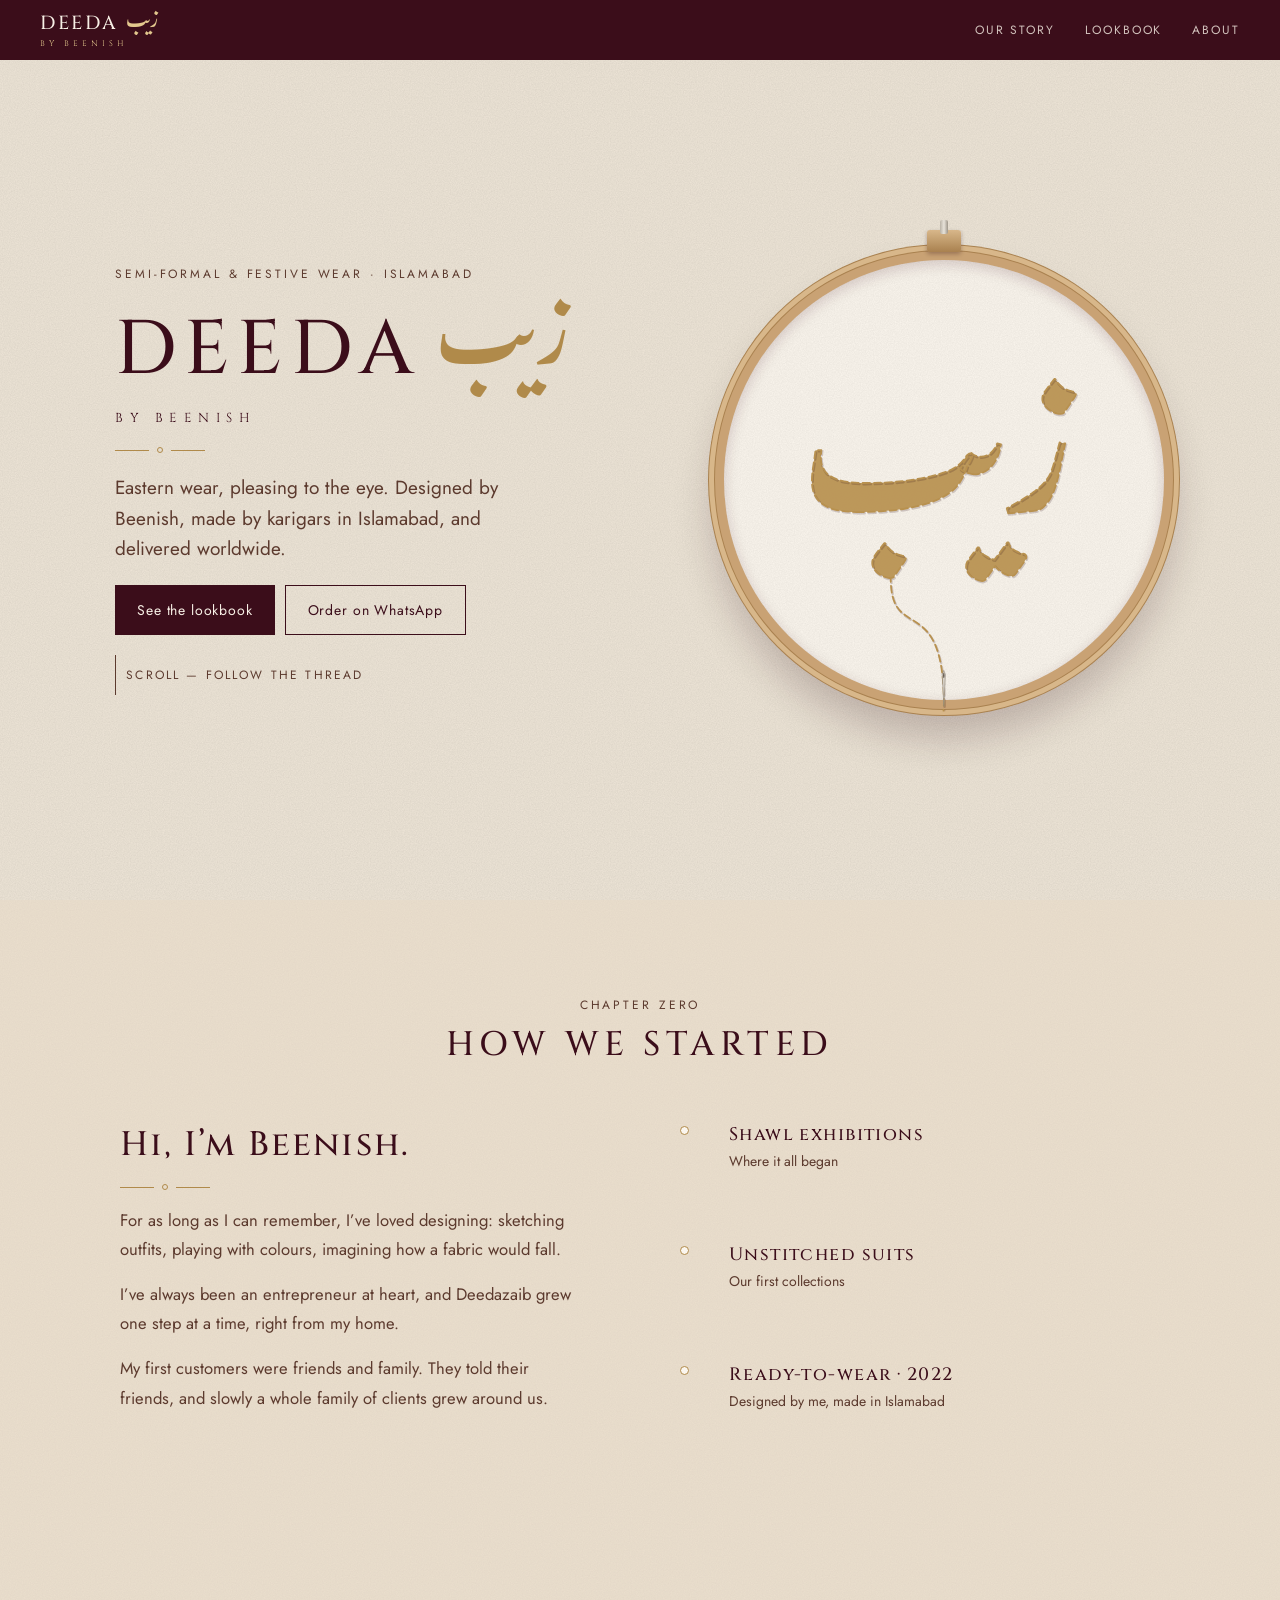
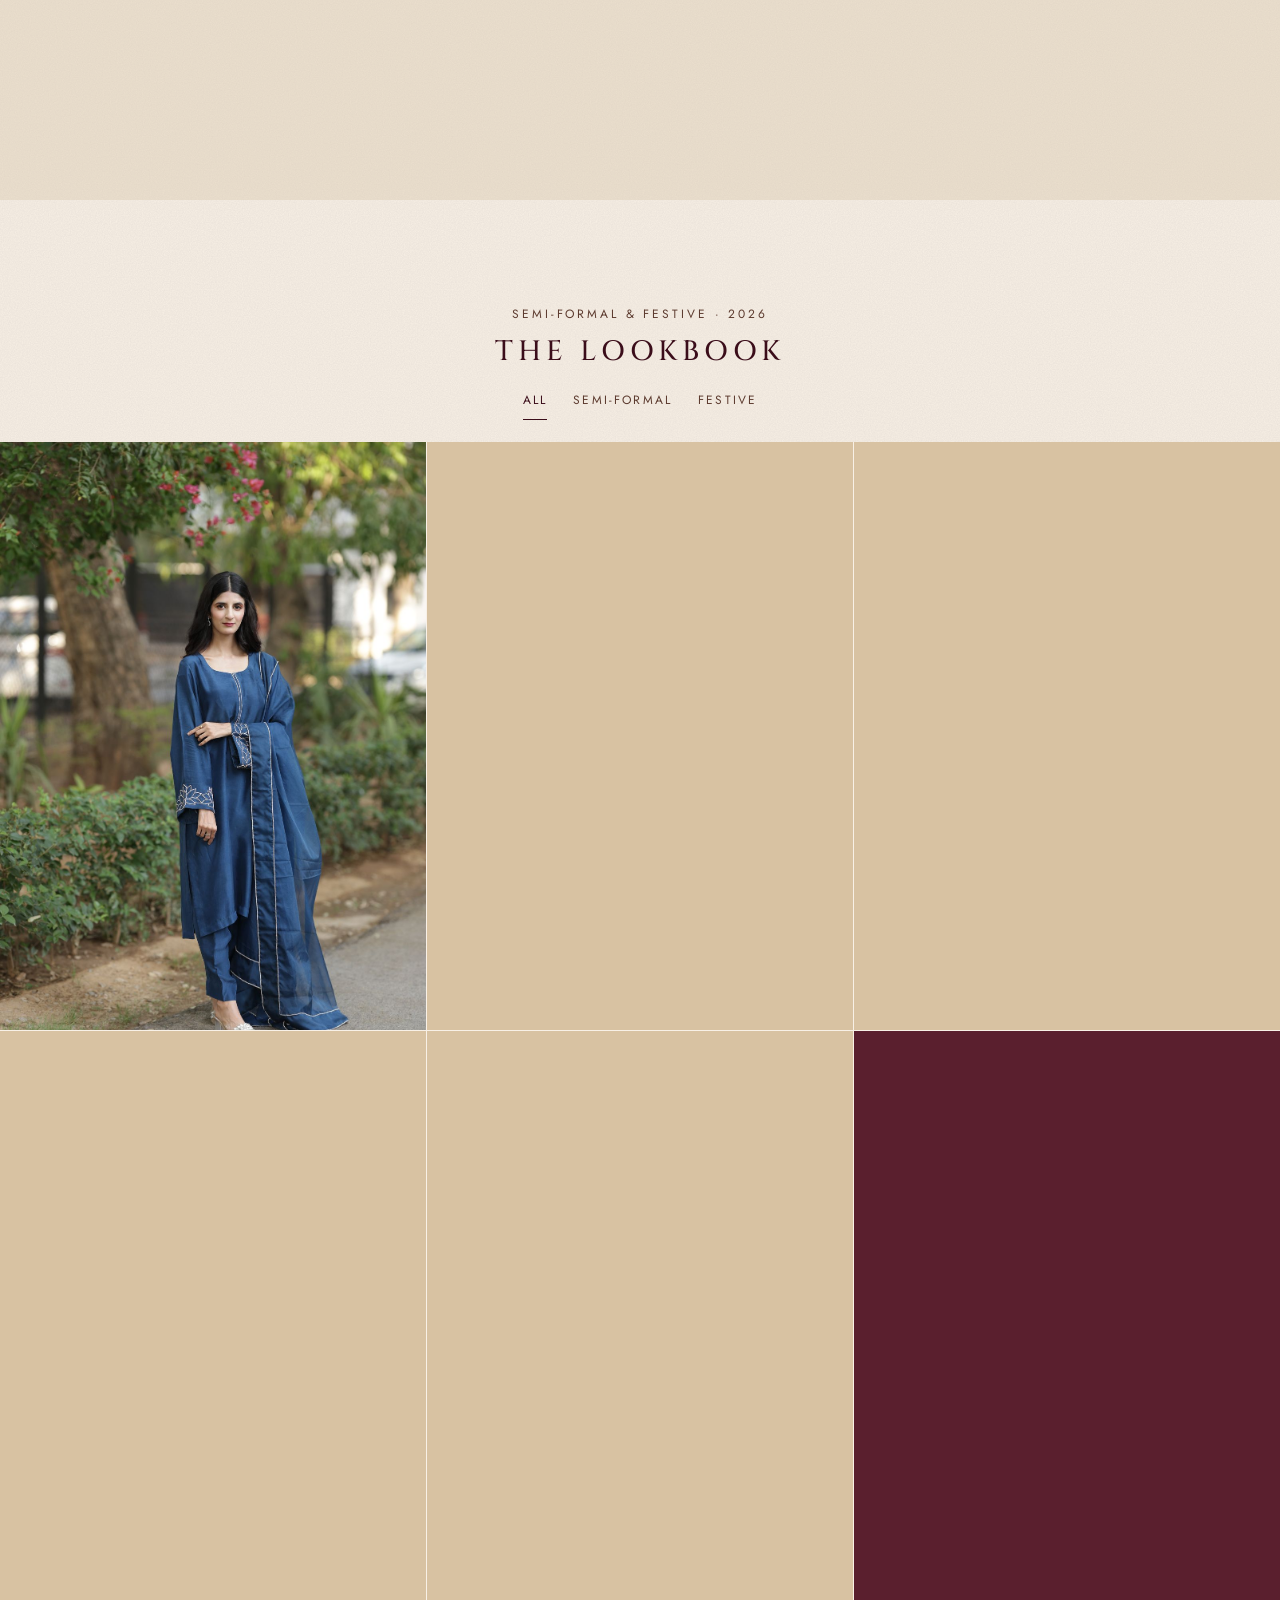
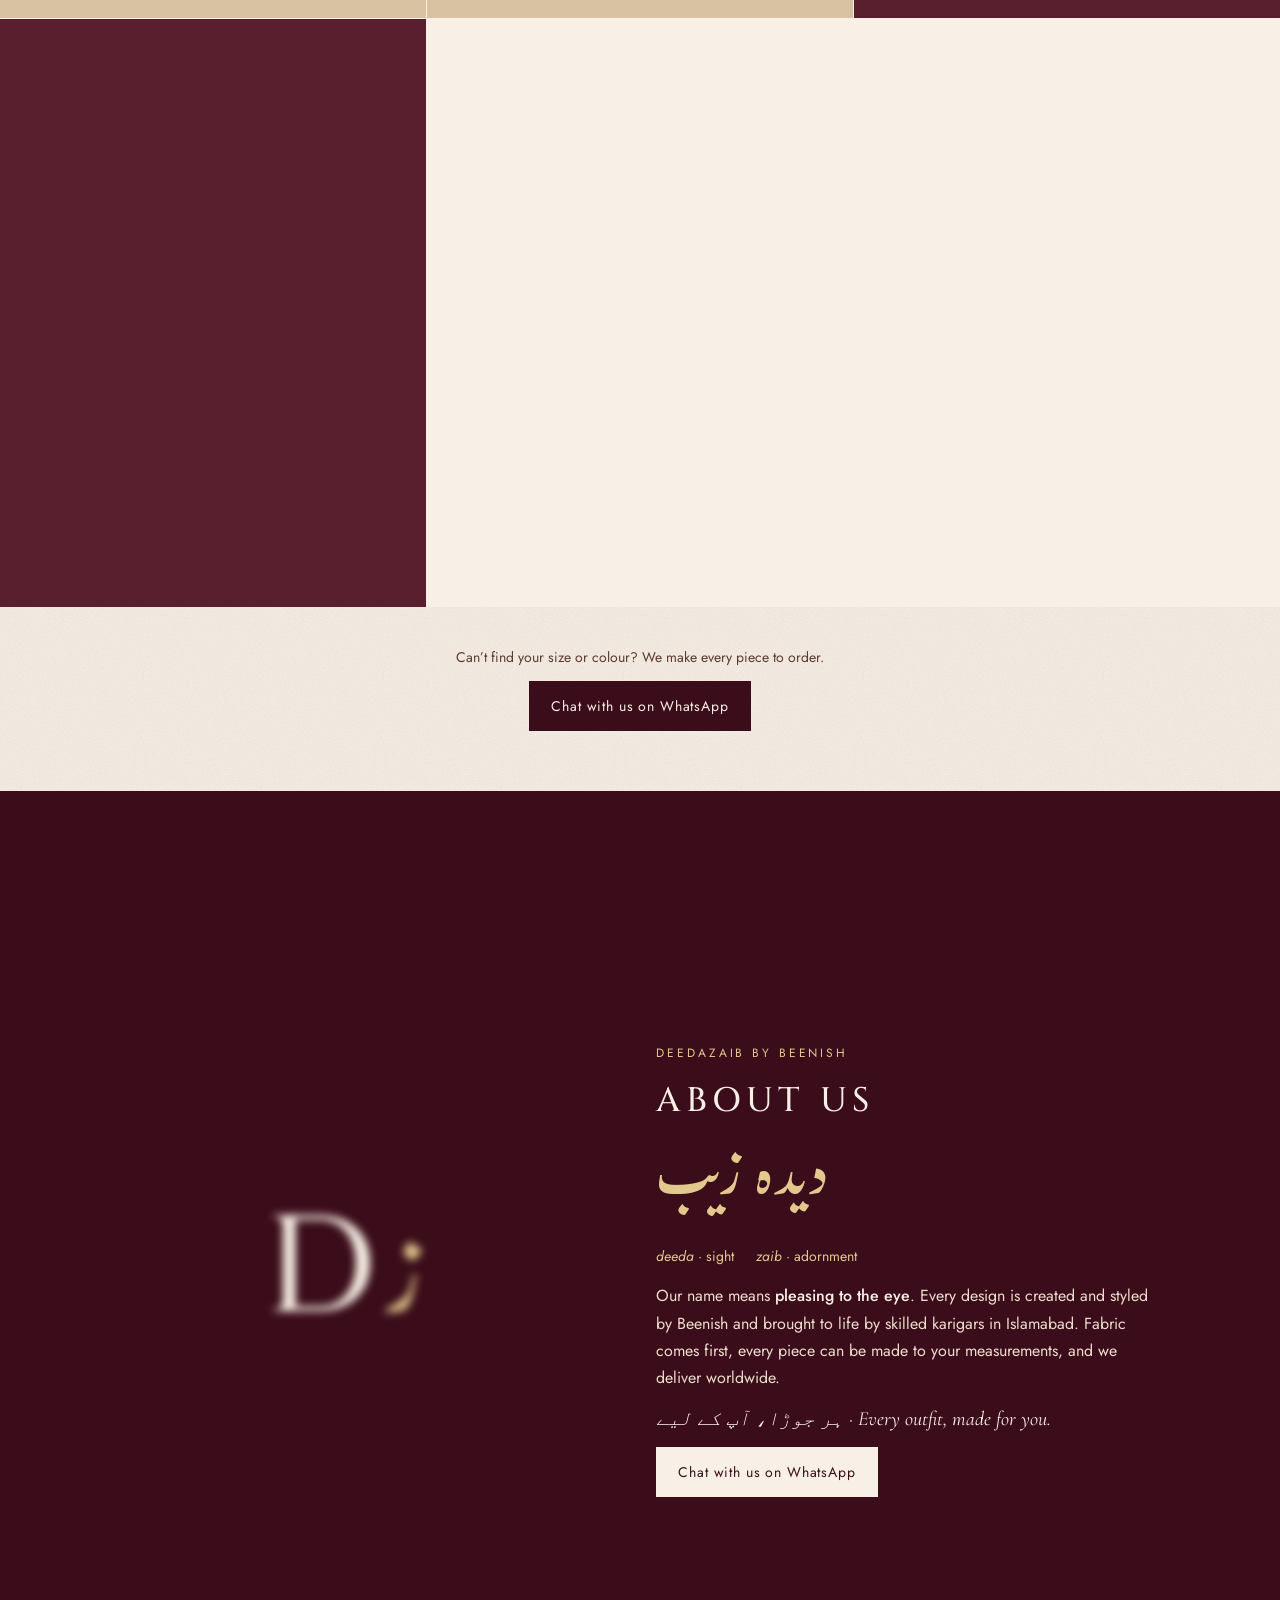
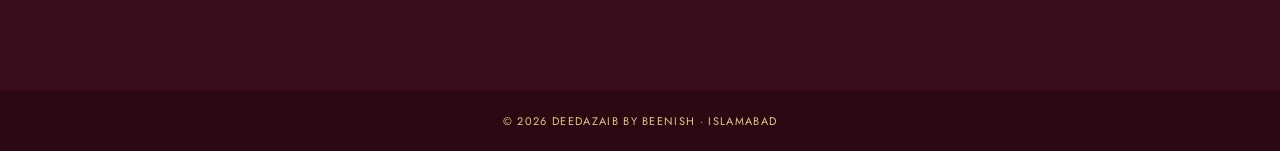
==== index.html @ 666a2847 "Stitch زیب in the hoop; size the product photo panel to the photos The hoop now embroiders زیب in Gu" ====
<!DOCTYPE html>
<html lang="en">
<head>
  <meta charset="utf-8">
  <meta name="viewport" content="width=device-width, initial-scale=1">
  <title>Deedazaib by Beenish — Semi-Formal &amp; Festive Wear</title>
  <meta name="description" content="Deedazaib by Beenish — semi-formal and festive eastern wear, designed by Beenish and made by karigars in Islamabad. Custom fits, delivered worldwide. Order on WhatsApp.">
  <meta name="theme-color" content="#3B0D1A">
  <meta property="og:title" content="Deedazaib by Beenish">
  <meta property="og:description" content="Semi-formal & festive eastern wear, designed in Islamabad. Order on WhatsApp.">
  <meta property="og:type" content="website">
  <link rel="icon" href="images/favicon.svg" type="image/svg+xml">
  <link rel="preconnect" href="https://fonts.googleapis.com">
  <link rel="preconnect" href="https://fonts.gstatic.com" crossorigin>
  <link href="https://fonts.googleapis.com/css2?family=Cinzel:wght@400;500;600&family=Gulzar&family=Jost:wght@400;500;600&family=Cormorant+Garamond:ital,wght@1,400;1,500&display=swap" rel="stylesheet">
  <link rel="stylesheet" href="css/style.css">
</head>
<body>
  <a class="skip" href="#catalogue">Skip to the lookbook</a>

  <header class="topbar">
    <a class="logo" href="#intro" aria-label="Deedazaib by Beenish, back to top">
      <span class="logo-row"><span class="logo-en">DEEDA</span><span class="logo-ur" lang="ur" dir="rtl">زیب</span></span>
      <span class="logo-by">BY BEENISH</span>
    </a>
    <nav class="menu" aria-label="Sections">
      <a href="#story" data-sec="1">OUR STORY</a>
      <a href="#catalogue" data-sec="2">LOOKBOOK</a>
      <a href="#about" data-sec="3">ABOUT</a>
    </nav>
  </header>

  <div id="home">
    <main>
      <!-- the gold thread, drawn by js/main.js -->
      <svg id="thread" aria-hidden="true" focusable="false">
        <defs><mask id="threadMask" maskUnits="userSpaceOnUse"><path id="threadMaskPath" fill="none" stroke="#fff" stroke-width="10" stroke-linecap="round" stroke-linejoin="round" style="stroke-dasharray:0 1"/></mask></defs>
        <path id="hoopFill" fill="#B8914F" stroke="none"/>
        <g mask="url(#threadMask)">
          <path id="threadShade" fill="none" stroke="rgba(42,9,18,.18)" stroke-width="2.4" stroke-linecap="round" transform="translate(0.8 1.2)" stroke-dasharray="7 4"/>
          <path id="threadLine" fill="none" stroke="#B8914F" stroke-width="1.8" stroke-linecap="round" stroke-linejoin="round" stroke-dasharray="7 4"/>
        </g>
        <g id="needle" style="opacity:0">
          <path d="M2 0 L-30 -1.6 L-34 0 L-30 1.6 Z" fill="#D8D2C8" stroke="#8C8478" stroke-width=".6"/>
          <ellipse cx="-29" cy="0" rx="2.6" ry=".7" fill="#5C5248"/>
        </g>
      </svg>
      <!-- 1 · INTRO -->
      <section id="intro" data-sec="0">
        <div class="intro-text">
          <span class="kicker">SEMI-FORMAL &amp; FESTIVE WEAR · ISLAMABAD</span>
          <h1 class="big"><span class="en">DEEDA</span><span class="ur" lang="ur" dir="rtl">زیب</span></h1>
          <span class="by">BY BEENISH</span>
          <div style="color:#B08A4A"><div class="orn" aria-hidden="true"><i></i><b></b><i></i></div></div>
          <p>Eastern wear, pleasing to the eye. Designed by Beenish, made by karigars in Islamabad, and delivered worldwide.</p>
          <div class="ctas">
            <a class="btn solid" href="#catalogue">See the lookbook</a>
            <a class="btn line" data-wa="Hi Deedazaib! I would like to order." href="#" target="_blank" rel="noopener">Order on WhatsApp</a>
          </div>
          <div class="scroll-cue" aria-hidden="true"><span></span>SCROLL — FOLLOW THE THREAD</div>
        </div>
        <div class="hoop-wrap" aria-hidden="true"><div class="hoop" id="hoop"><i class="clasp"></i></div></div>
      </section>

      <!-- 2 · HOW WE STARTED -->
      <section id="story" data-sec="1">
        <div class="head"><span class="kicker">CHAPTER ZERO</span><h2>HOW WE STARTED</h2></div>
        <div class="story-grid">
          <div class="story-text">
            <span class="hi">Hi, I’m Beenish.</span>
            <div style="color:#B08A4A"><div class="orn" aria-hidden="true"><i></i><b></b><i></i></div></div>
            <p>For as long as I can remember, I’ve loved designing: sketching outfits, playing with colours, imagining how a fabric would fall.</p>
            <p>I’ve always been an entrepreneur at heart, and Deedazaib grew one step at a time, right from my home.</p>
            <p>My first customers were friends and family. They told their friends, and slowly a whole family of clients grew around us.</p>
          </div>
          <div class="story-time">
            <div class="early" id="early" hidden></div>
            <ol class="timeline">
              <li><i class="t-dot"></i><b>Shawl exhibitions</b><span>Where it all began</span></li>
              <li><i class="t-dot"></i><b>Unstitched suits</b><span>Our first collections</span></li>
              <li><i class="t-dot"></i><b>Ready-to-wear · 2022</b><span>Designed by me, made in Islamabad</span></li>
            </ol>
          </div>
        </div>
      </section>

      <!-- 3 · THE LOOKBOOK (looks come from js/config.js) -->
      <section id="catalogue" data-sec="2">
        <div class="lb-head">
          <span class="kicker">SEMI-FORMAL &amp; FESTIVE · 2026</span>
          <h2>THE LOOKBOOK</h2>
          <div class="tabs" role="group" aria-label="Collection">
            <button data-filter="all" aria-pressed="true">ALL</button>
            <button data-filter="semi-formal" aria-pressed="false">SEMI-FORMAL</button>
            <button data-filter="festive" aria-pressed="false">FESTIVE</button>
          </div>
        </div>
        <div class="grid" id="grid"></div>
        <div class="lb-foot">
          <span>Can’t find your size or colour? We make every piece to order.</span>
          <a class="btn solid" data-wa="Hi Deedazaib! I have a question about the lookbook." href="#" target="_blank" rel="noopener">Chat with us on WhatsApp</a>
        </div>
      </section>

      <!-- 4 · ABOUT US -->
      <section id="about" data-sec="3">
        <div class="knot" id="knot" aria-hidden="true"><span class="d">D</span><span class="z" lang="ur">ز</span></div>
        <div class="about-text">
          <span class="kicker">DEEDAZAIB BY BEENISH</span>
          <h2>ABOUT US</h2>
          <span class="ur-big" lang="ur" dir="rtl">دیدہ زیب</span>
          <div class="meaning"><span><em>deeda</em> · sight</span><span><em>zaib</em> · adornment</span></div>
          <p>Our name means <b style="color:var(--cream);font-weight:500">pleasing to the eye</b>. Every design is created and styled by Beenish and brought to life by skilled karigars in Islamabad. Fabric comes first, every piece can be made to your measurements, and we deliver worldwide.</p>
          <span class="sign"><span lang="ur" dir="rtl">ہر جوڑا، آپ کے لیے</span> · Every outfit, made for you.</span>
          <div class="ctas">
            <a class="btn cream" data-wa="Hi Deedazaib! I have a question." href="#" target="_blank" rel="noopener">Chat with us on WhatsApp</a>
            <a class="btn gold" id="instagram" href="#" target="_blank" rel="noopener">Instagram</a>
          </div>
        </div>
      </section>
    </main>
    <footer class="foot">© <span id="year">2026</span> DEEDAZAIB BY BEENISH · ISLAMABAD</footer>

  </div>

  <!-- PRODUCT VIEW (opens when a look is tapped) -->
  <div id="pv" role="dialog" aria-modal="true" aria-label="Look details">
    <div class="pv-wrap">
      <div class="pv-photo" id="pvPhoto">
        <button class="pv-close" id="pvClose" aria-label="Back to the lookbook"><svg width="18" height="18" viewBox="0 0 24 24" fill="none" stroke="currentColor" stroke-width="1.6" aria-hidden="true"><path d="M6 6l12 12M18 6L6 18"/></svg></button>
      </div>
      <div class="pv-info">
        <nav class="crumbs" aria-label="Breadcrumb"><button id="pvHome">Home</button><span aria-hidden="true">/</span><button id="pvBack">Lookbook</button><span aria-hidden="true">/</span><span id="pvCrumb"></span></nav>
        <span class="pv-kick" id="pvKick"></span>
        <h2 class="pv-name" id="pvName"></h2>
        <span class="pv-price" id="pvPrice"></span>
        <div class="pv-row"><span>MADE TO ORDER</span><span id="pvTime"></span></div>
        <div class="pv-row"><span>FABRIC</span><span id="pvFabric"></span></div>
        <div class="pv-row"><span>SIZE</span>
          <div class="sz" role="group" aria-label="Size"><button aria-pressed="false">S</button><button aria-pressed="true">M</button><button aria-pressed="false">L</button><button aria-pressed="false">Custom</button></div>
        </div>
        <p class="pv-note" id="pvSizeNote">Custom? We’ll take your measurements on WhatsApp.</p>
        <a class="pv-order" id="pvOrder" href="#" target="_blank" rel="noopener"><svg width="18" height="18" viewBox="0 0 24 24" fill="none" stroke="currentColor" stroke-width="1.6" aria-hidden="true"><path d="M4 20l1.3-3.9A8 8 0 1 1 8 19z"/></svg><span id="pvOrderText">ORDER ON WHATSAPP</span></a>
        <span class="pv-help">Need help choosing? <a id="pvHelp" href="#" target="_blank" rel="noopener">Chat with Beenish</a></span>
        <div class="acc">
          <details open><summary>CRAFT DETAILS</summary><p id="pvCraft"></p></details>
          <details><summary>PRODUCT DETAILS</summary><p id="pvDetails"></p></details>
          <details><summary>MODEL &amp; FIT</summary><p id="pvFit"></p></details>
          <details><summary>CARE</summary><p id="pvCare"></p></details>
          <details><summary>DELIVERY</summary><p id="pvDelivery"></p></details>
        </div>
        <div class="pv-nav"><button id="pvPrev"><small>‹ PREVIOUS</small><span id="pvPrevName"></span></button><button id="pvNext"><small>NEXT ›</small><span id="pvNextName"></span></button></div>
      </div>
    </div>
  </div>

  <script src="js/config.js"></script>
  <script src="js/main.js"></script>
</body>
</html>
---- css/style.css ----
/* Deedazaib by Beenish — website styles */
:root{
  --maroon:#3B0D1A; --maroon-2:#4A1422; --maroon-3:#5A1F2E;
  --cream:#F8F0E6; --paper:#FBF6EE; --champagne:#E3C88E; --gold:#D4B271;
  --ink:#3B0D1A; --sub:#5C3A2E; --line:#D9C6AA;
  --noise:url("data:image/svg+xml;utf8,<svg xmlns='http://www.w3.org/2000/svg' width='240' height='240'><filter id='n'><feTurbulence type='fractalNoise' baseFrequency='.85' numOctaves='3' stitchTiles='stitch'/><feColorMatrix values='0 0 0 0 0  0 0 0 0 0  0 0 0 0 0  0 0 0 .55 0'/></filter><rect width='100%' height='100%' filter='url(%23n)'/></svg>");
  --grain:url("data:image/svg+xml;utf8,<svg xmlns='http://www.w3.org/2000/svg' width='180' height='180'><filter id='g'><feTurbulence type='turbulence' baseFrequency='.55' numOctaves='2' stitchTiles='stitch'/><feColorMatrix values='0 0 0 0 0  0 0 0 0 0  0 0 0 0 0  0 0 0 .9 -.25'/></filter><rect width='100%' height='100%' filter='url(%23g)'/></svg>");
}
*{box-sizing:border-box}
html{scroll-behavior:smooth}
html,body{margin:0}
body{font-family:Jost,system-ui,sans-serif; color:var(--ink); background:#EFE6D8; position:relative; overflow-x:hidden}
body::before{content:""; position:absolute; inset:0; background-image:var(--noise); background-size:240px; opacity:.14; mix-blend-mode:multiply; pointer-events:none; z-index:0}

/* top bar */
.topbar{position:fixed; top:0; left:0; right:0; z-index:20; height:60px; background:var(--maroon); display:flex; align-items:center; justify-content:space-between; padding:0 clamp(14px,4vw,40px)}
.logo{display:flex; flex-direction:column; align-items:flex-start; gap:3px; text-decoration:none}
.logo-row{display:flex; align-items:center; gap:8px; line-height:1}
.logo-en{font-family:Cinzel,serif; font-weight:500; font-size:19px; letter-spacing:.14em; color:var(--cream)}
.logo-ur{font-family:Gulzar,serif; font-size:23px; color:var(--champagne); line-height:1}
.logo-by{font-family:Cinzel,serif; font-size:8px; letter-spacing:.5em; color:var(--champagne)}
.menu{display:flex; gap:clamp(12px,2.4vw,30px)}
.menu a{color:var(--cream); text-decoration:none; font-size:12px; letter-spacing:.16em; min-height:44px; display:flex; align-items:center; opacity:.8}
.menu a.on{opacity:1; color:var(--champagne)}
@media (max-width:760px){ .menu{display:none} }

/* sections */
main{position:relative; z-index:1}
section{position:relative; min-height:100vh; padding:calc(60px + 4vh) clamp(18px,6vw,80px) 4vh}
.head{text-align:center; display:flex; flex-direction:column; align-items:center; gap:8px; max-width:680px; margin:0 auto}
.kicker{font-size:12px; letter-spacing:.24em; color:var(--sub)}
.head h2{margin:0; font-family:Cinzel,serif; font-weight:500; font-size:clamp(22px,3.2vw,34px); letter-spacing:.16em}
.head p{margin:0; font-size:15px; color:var(--sub)}
.orn{display:flex; align-items:center; gap:8px}
.orn i{display:block; height:1px; width:34px; background:currentColor}
.orn b{display:block; width:6px; height:6px; border:1px solid currentColor; border-radius:50%}

#intro{display:flex; align-items:center}
.intro-text{width:min(46%,560px); display:flex; flex-direction:column; gap:20px; margin-left:clamp(0px,3vw,60px)}
.intro-text .big{display:flex; align-items:center; gap:14px; line-height:1}
.intro-text .big .en{font-family:Cinzel,serif; font-weight:500; font-size:clamp(40px,6vw,76px); letter-spacing:.12em}
.intro-text .big .ur{font-family:Gulzar,serif; font-size:clamp(50px,7.4vw,94px); color:#B08A4A}
.intro-text .by{font-family:Cinzel,serif; font-size:13px; letter-spacing:.5em; margin-top:-8px}
.intro-text p{margin:0; font-size:clamp(16px,1.6vw,19px); line-height:1.6; color:var(--sub); max-width:440px}
.ctas{display:flex; gap:10px; flex-wrap:wrap}
.btn{height:50px; padding:0 22px; display:inline-flex; align-items:center; gap:10px; text-decoration:none; font-size:14px; letter-spacing:.06em}
.btn.solid{background:var(--maroon); color:var(--cream)}
.btn.line{border:1px solid var(--maroon); color:var(--maroon)}
.scroll-cue{display:flex; align-items:center; gap:10px; font-size:12px; letter-spacing:.18em; color:var(--sub)}
.scroll-cue span{display:block; width:1px; height:40px; background:var(--sub); animation:cue 1.8s ease-in-out infinite; transform-origin:top}
@keyframes cue{0%{transform:scaleY(0)}50%{transform:scaleY(1)}100%{transform:scaleY(0); transform-origin:bottom}}
#story{background:rgba(234,219,198,.55)}
#about{display:flex; align-items:center; justify-content:flex-end}
.about-text{width:min(44%,520px); margin-right:clamp(0px,4vw,70px); display:flex; flex-direction:column; gap:16px; color:var(--cream)}
.about-text .kicker{color:var(--champagne)}
.about-text h2{margin:0; font-family:Cinzel,serif; font-weight:500; font-size:clamp(24px,3vw,34px); letter-spacing:.16em}
.about-text .ur-big{align-self:flex-start; font-family:Gulzar,serif; font-size:clamp(40px,5vw,60px); line-height:1.5; color:var(--champagne)}
.about-text .meaning{display:flex; gap:22px; font-size:14px; color:var(--champagne)}
.about-text p{margin:0; font-size:16px; line-height:1.7; color:#EBDDCB}
.about-text .sign{font-family:'Cormorant Garamond',Georgia,serif; font-style:italic; font-size:20px; color:var(--cream)}
.btn.cream{background:var(--cream); color:var(--maroon)}
.btn.gold{border:1px solid var(--champagne); color:var(--champagne)}
/* ---------- the Lookbook (collection grid, Omorose-style) ---------- */
#catalogue{min-height:auto; padding:calc(60px + 5vh) 0 0; background:var(--cream); position:relative; z-index:2}
#catalogue::before{content:""; position:absolute; inset:0; background-image:var(--noise); background-size:240px; opacity:.1; mix-blend-mode:multiply; pointer-events:none}
body.pv-open{overflow:hidden}
.lb-head{position:relative; padding:0 16px 22px; text-align:center; display:flex; flex-direction:column; align-items:center; gap:10px}
.lb-head h2{margin:0; font-family:Cinzel,serif; font-weight:500; font-size:clamp(20px,2.4vw,28px); letter-spacing:.18em}
.crumbs{align-self:flex-start; font-size:12px; color:var(--sub); display:flex; gap:8px; align-items:center; padding-left:clamp(0px,4vw,40px)}
.crumbs button,.crumbs a{background:none; border:0; padding:0; color:var(--ink); font-family:inherit; font-size:12px; cursor:pointer; min-height:32px}
.tabs{display:flex; gap:26px; justify-content:center}
.tabs button{background:none; border:0; border-bottom:1px solid transparent; padding:8px 0; min-height:40px; font-family:inherit; font-size:12px; letter-spacing:.18em; color:var(--sub); cursor:pointer}
.tabs button[aria-pressed="true"]{color:var(--ink); border-bottom-color:var(--ink)}
.grid{display:grid; grid-template-columns:repeat(3, minmax(0,1fr)); gap:1px; background:var(--cream)}
@media (max-width:760px){ .grid{grid-template-columns:repeat(2, minmax(0,1fr))} .tabs{gap:18px} }
.tile{position:relative; aspect-ratio:203 / 280; overflow:hidden; border:0; padding:0; cursor:pointer; display:block; width:100%;
  opacity:0; transform:translateY(24px); transition:opacity .7s ease, transform .7s cubic-bezier(.2,.7,.2,1)}
.tile.in{opacity:1; transform:none}
.grid.instant .tile{transition:none}
.tile[hidden]{display:none}
.shot{position:absolute; inset:0; display:flex; align-items:flex-end; justify-content:center; transition:transform 1.2s cubic-bezier(.2,.7,.2,1)}
.shot::before{content:""; position:absolute; inset:0; background-image:var(--noise); background-size:240px; opacity:.12; mix-blend-mode:multiply}
.shot svg{position:relative; width:64%; height:auto; margin-bottom:9%}
.tile:hover .shot,.tile:focus-visible .shot{transform:scale(1.04)}
.tile .cap{position:absolute; left:0; right:0; bottom:0; background:rgba(248,240,230,.95); color:var(--ink); padding:12px 14px; display:flex; justify-content:space-between; align-items:baseline; gap:8px;
  font-size:13px; transform:translateY(100%); transition:transform .45s cubic-bezier(.2,.7,.2,1); text-align:left}
.tile .cap b{font-family:Cinzel,serif; font-weight:500; letter-spacing:.12em; font-size:12px}
.tile:hover .cap,.tile:focus-visible .cap{transform:none}
@media (hover:none){ .tile .cap{display:none} }
.tile .tag{position:absolute; top:12px; left:12px; z-index:2; font-size:10px; letter-spacing:.2em; padding:4px 8px; background:var(--cream); color:var(--ink)}
.tile:focus-visible{outline:2px solid var(--ink); outline-offset:-4px}
.lb-foot{padding:40px 16px 60px; text-align:center; display:flex; flex-direction:column; align-items:center; gap:14px; color:var(--sub); font-size:14px}

/* product view */
#pv{position:fixed; inset:60px 0 0 0; z-index:14; background:var(--cream); overflow-y:auto; opacity:0; visibility:hidden; transform:translateX(30px);
  transition:opacity .45s ease, transform .45s cubic-bezier(.2,.7,.2,1), visibility 0s linear .45s}
#pv.open{opacity:1; visibility:visible; transform:none; transition:opacity .45s ease, transform .45s cubic-bezier(.2,.7,.2,1)}
.pv-wrap{display:grid; grid-template-columns:minmax(0,1.15fr) minmax(0,1fr); min-height:100%}
@media (max-width:860px){ .pv-wrap{grid-template-columns:1fr} }
.pv-photo{position:sticky; top:0; height:calc(100vh - 60px)}
@media (max-width:860px){ .pv-photo{position:relative; height:auto; aspect-ratio:203/280} }
.pv-photo .shot svg{width:52%}
.pv-info{padding:clamp(20px,4vw,56px); display:flex; flex-direction:column; gap:16px; max-width:560px}
.pv-info .crumbs{padding-left:0}
.pv-kick{font-size:11px; letter-spacing:.24em; color:var(--sub)}
.pv-name{margin:0; font-family:Cinzel,serif; font-weight:500; font-size:clamp(22px,2.6vw,30px); letter-spacing:.14em}
.pv-price{font-size:18px; font-weight:500}
.pv-row{display:flex; flex-direction:column; gap:4px; font-size:14px}
.pv-row span:first-child{font-size:11px; letter-spacing:.2em; color:var(--sub)}
.sz{display:flex; gap:8px; flex-wrap:wrap}
.sz button{min-width:48px; height:44px; padding:0 14px; border:1px solid #CDBDA5; background:transparent; color:var(--ink); font-family:inherit; font-size:13px; cursor:pointer}
.sz button[aria-pressed="true"]{border-color:var(--ink); background:var(--ink); color:var(--cream)}
.pv-note{font-size:13px; color:var(--sub); margin:0}
.pv-order{height:54px; background:var(--maroon); color:var(--cream); display:flex; align-items:center; justify-content:center; gap:10px; text-decoration:none; font-size:14px; letter-spacing:.14em}
.pv-order:hover{background:#2A0912}
.pv-help{font-size:13px; color:var(--sub)} .pv-help a{color:var(--ink)}
.acc{border-top:1px solid #E0D0BA}
.acc details{border-bottom:1px solid #E0D0BA}
.acc summary{min-height:50px; display:flex; align-items:center; justify-content:space-between; cursor:pointer; font-size:12px; letter-spacing:.2em; list-style:none}
.acc summary::-webkit-details-marker{display:none}
.acc summary::after{content:"+"; font-size:18px; color:var(--sub)}
.acc details[open] summary::after{content:"–"}
.acc p{margin:0 0 16px; font-size:14px; line-height:1.7; color:var(--sub)}
.pv-nav{display:flex; justify-content:space-between; gap:12px; padding-top:8px}
.pv-nav button{background:none; border:0; padding:0; text-align:left; cursor:pointer; font-family:inherit; color:var(--ink); min-height:44px; display:flex; flex-direction:column; gap:2px}
.pv-nav button:last-child{text-align:right; align-items:flex-end}
.pv-nav small{font-size:11px; letter-spacing:.2em; color:var(--sub)}
.pv-close{position:absolute; top:14px; right:14px; z-index:3; width:44px; height:44px; border-radius:50%; border:0; background:var(--cream); color:var(--ink); display:flex; align-items:center; justify-content:center; cursor:pointer; box-shadow:0 2px 8px rgba(59,13,26,.18)}
@media (max-width:760px){
  #about{flex-direction:column; justify-content:flex-start}
  .about-text{width:100%; margin:0; text-align:center; align-items:center; gap:12px}
  .about-text p{font-size:14px} .about-text .sign{font-size:17px} .about-text .btn{height:44px; padding:0 16px; font-size:13px}
  .about-text .ur-big{align-self:center}
}
#about{background:var(--maroon); color:var(--cream)}
#about .kicker,#about .head p{color:var(--champagne)}
.foot{position:relative; z-index:1; background:#2A0912; color:var(--champagne); text-align:center; font-size:11px; letter-spacing:.12em; padding:22px}
@media (max-width:760px){
  #intro{align-items:flex-start}
  .intro-text{width:100%; margin:0; gap:14px; text-align:center; align-items:center}
  .intro-text .big{justify-content:center}
  .intro-text p{font-size:15px}
  .scroll-cue{display:none}
  .ctas{justify-content:center}
}

@media (prefers-reduced-motion: reduce){ html{scroll-behavior:auto} .scroll-cue span{animation:none} .knot .d,.knot .z{transition:none} }

/* real photos (when a look has a photo set in js/config.js) */
.shot img{position:absolute; inset:0; width:100%; height:100%; object-fit:cover; object-position:center top}
.shot.has-photo::before{display:none}
.tile .tag.sold{background:var(--maroon); color:var(--champagne)}
.skip{position:absolute; left:-9999px; top:8px; z-index:50; background:var(--cream); color:var(--ink); padding:10px 14px}
.skip:focus{left:8px}

.intro-text h1.big{margin:0; font-weight:inherit}

/* hover: the second photo fades in */
.shot img.alt{opacity:0; transition:opacity .6s ease}
.tile:hover .shot img.alt,.tile:focus-visible .shot img.alt{opacity:1}
@media (hover:none){ .shot img.alt{display:none} }
.shot img{object-position:center 22%}

/* product gallery */
.pv-photo{overflow:hidden; background:#EFE6D8}
.gal{position:absolute; inset:0; display:flex; overflow-x:auto; scroll-snap-type:x mandatory; scrollbar-width:none; -ms-overflow-style:none}
.gal::-webkit-scrollbar{display:none}
.gal:focus-visible{outline:2px solid var(--ink); outline-offset:-4px}
.slide{flex:0 0 100%; height:100%; scroll-snap-align:start; position:relative}
.slide img{position:absolute; inset:0; width:100%; height:100%; object-fit:contain; background:#EFE6D8}
@media (max-width:860px){ .slide img{object-fit:cover; object-position:center 20%} }
.slide .shot{position:absolute; inset:0}
.gal-btn{position:absolute; top:50%; transform:translateY(-50%); z-index:3; width:44px; height:44px; border-radius:50%; border:0; background:rgba(248,240,230,.92); color:var(--ink); display:flex; align-items:center; justify-content:center; cursor:pointer; box-shadow:0 2px 8px rgba(59,13,26,.18)}
.gal-btn.prev{left:14px} .gal-btn.next{right:14px}
.gal-count{position:absolute; bottom:14px; left:50%; transform:translateX(-50%); z-index:3; background:rgba(248,240,230,.92); color:var(--ink); font-size:12px; letter-spacing:.14em; padding:6px 12px; border-radius:14px}
.pv-row[hidden],.acc details[hidden]{display:none}


/* ---------- the gold thread ---------- */
#thread{position:absolute; left:0; top:0; z-index:1; pointer-events:none; overflow:visible}
#needle{transition:opacity .3s ease}
#hoopFill{opacity:0; transition:opacity 1.4s ease}
#thread.zaib-done #hoopFill{opacity:.92}
section > *{position:relative; z-index:3}
#catalogue{z-index:4}

/* intro: an embroidery hoop where the thread starts */
#intro{justify-content:space-between; gap:4vw}
.hoop-wrap{flex:1; display:flex; justify-content:center; align-items:center; z-index:0 !important}
.hoop{position:relative; width:min(36vw, 62vh, 440px); aspect-ratio:1; border-radius:50%;
  background:var(--paper); box-shadow:0 0 0 9px #C9A274, 0 0 0 10px #A9814F, 0 0 0 15px #D8B78A, 0 0 0 16px #A9814F, 0 26px 40px 10px rgba(42,9,18,.22)}
.hoop::before{content:""; position:absolute; inset:0; border-radius:50%; background-image:var(--noise); background-size:240px; opacity:.12; mix-blend-mode:multiply}
.hoop::after{content:""; position:absolute; inset:0; border-radius:50%; box-shadow:inset 0 4px 14px rgba(59,13,26,.18)}
.hoop .clasp{position:absolute; left:50%; top:-30px; width:34px; height:22px; transform:translateX(-50%); background:linear-gradient(#D8B78A,#A9814F); border-radius:3px; box-shadow:0 2px 4px rgba(42,9,18,.3)}
.hoop .clasp::after{content:""; position:absolute; left:50%; top:-10px; width:8px; height:14px; transform:translateX(-50%); background:linear-gradient(90deg,#B9B2A6,#E8E3DA,#9C9488); border-radius:2px}

/* story: text beside a timeline that the thread runs through */
#story .head{margin-bottom:clamp(30px,6vh,64px)}
.story-grid{display:grid; grid-template-columns:minmax(0,1fr) minmax(0,1fr); gap:clamp(30px,7vw,110px); max-width:1040px; margin:0 auto; align-items:center}
.story-text{display:flex; flex-direction:column; gap:16px}
.story-text .hi{font-family:Cinzel,serif; font-weight:500; font-size:clamp(24px,2.8vw,34px); letter-spacing:.06em}
.story-text p{margin:0; font-size:clamp(15px,1.3vw,17px); line-height:1.75; color:var(--sub); max-width:460px}
.story-time{display:flex; flex-direction:column; gap:26px}
.early{aspect-ratio:4/3; max-width:360px; overflow:hidden; background:#EADBC6}
.early img{width:100%; height:100%; object-fit:cover; display:block}
.timeline{list-style:none; margin:0; padding:0 0 0 44px; display:flex; flex-direction:column; gap:clamp(40px,8vh,72px)}
.timeline li{position:relative; display:flex; flex-direction:column; gap:4px}
.timeline .t-dot{position:absolute; left:-44px; top:.15em; width:9px; height:9px; margin-left:-4.5px; border-radius:50%; background:var(--paper); border:1.5px solid #B08A4A}
.timeline b{font-family:Cinzel,serif; font-weight:500; font-size:clamp(15px,1.4vw,18px); letter-spacing:.08em}
.timeline span{font-size:14px; color:var(--sub)}

/* about: the monogram the thread ties off into */
#about{justify-content:space-between; gap:4vw}
.knot{flex:none; width:min(30vw, 54vh, 380px); aspect-ratio:1; margin-left:clamp(0px,6vw,110px); display:flex; align-items:center; justify-content:center; gap:4px; line-height:1}
.knot .d{font-family:Cinzel,serif; font-weight:500; font-size:calc(min(30vw, 54vh, 380px) * .36); color:var(--cream)}
.knot .z{font-family:Gulzar,serif; font-size:calc(min(30vw, 54vh, 380px) * .27); color:var(--champagne); position:relative; top:calc(min(30vw, 54vh, 380px) * .07)}
.knot .d,.knot .z{opacity:0; transform:scale(.86); filter:blur(4px); transition:opacity 1.1s ease, transform 1.1s cubic-bezier(.2,.7,.2,1), filter 1.1s ease}
.knot .z{transition-delay:.25s}
.knot.tied .d,.knot.tied .z{opacity:1; transform:none; filter:none}

@media (max-width:760px){
  #intro{flex-direction:column; align-items:center; gap:46px}
  .hoop-wrap{flex:none}
  .hoop{width:min(66vw, 300px)}
  .story-grid{grid-template-columns:1fr; gap:44px; padding-left:18px}
  .timeline{padding-left:40px} .timeline .t-dot{left:-40px}
  #about{gap:36px; align-items:center; justify-content:flex-start}
  .knot{width:min(50vw, 220px); margin:10px 0 0}
  .knot .d{font-size:calc(min(50vw, 220px) * .36)} .knot .z{font-size:calc(min(50vw, 220px) * .27); top:calc(min(50vw, 220px) * .07)}
}

/* product view: the photo panel is exactly as wide as a 2:3 photo */
@media (min-width:861px){
  .pv-wrap{grid-template-columns:calc((100vh - 60px) * 2 / 3) minmax(0,1fr)}
  .slide img{object-fit:cover; object-position:center}
  .pv-info{margin:0 auto; width:100%; max-width:600px}
}
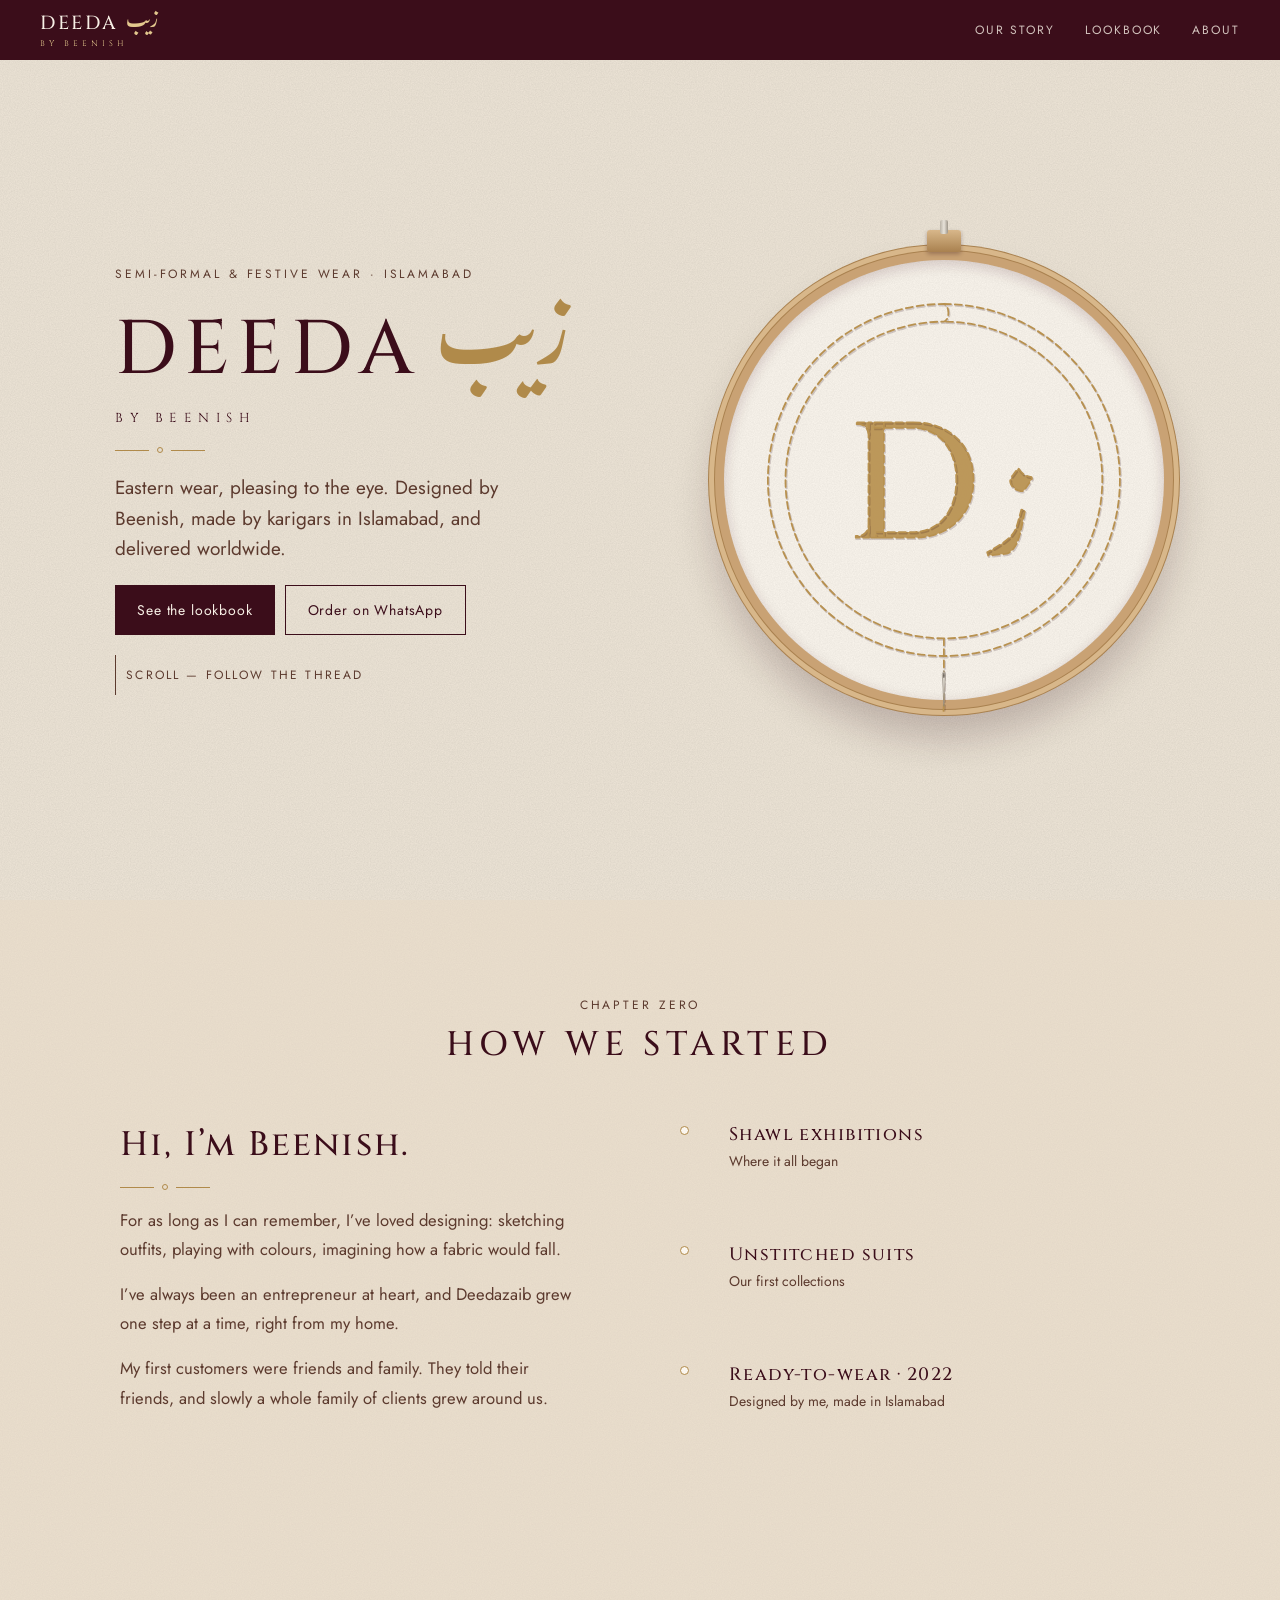
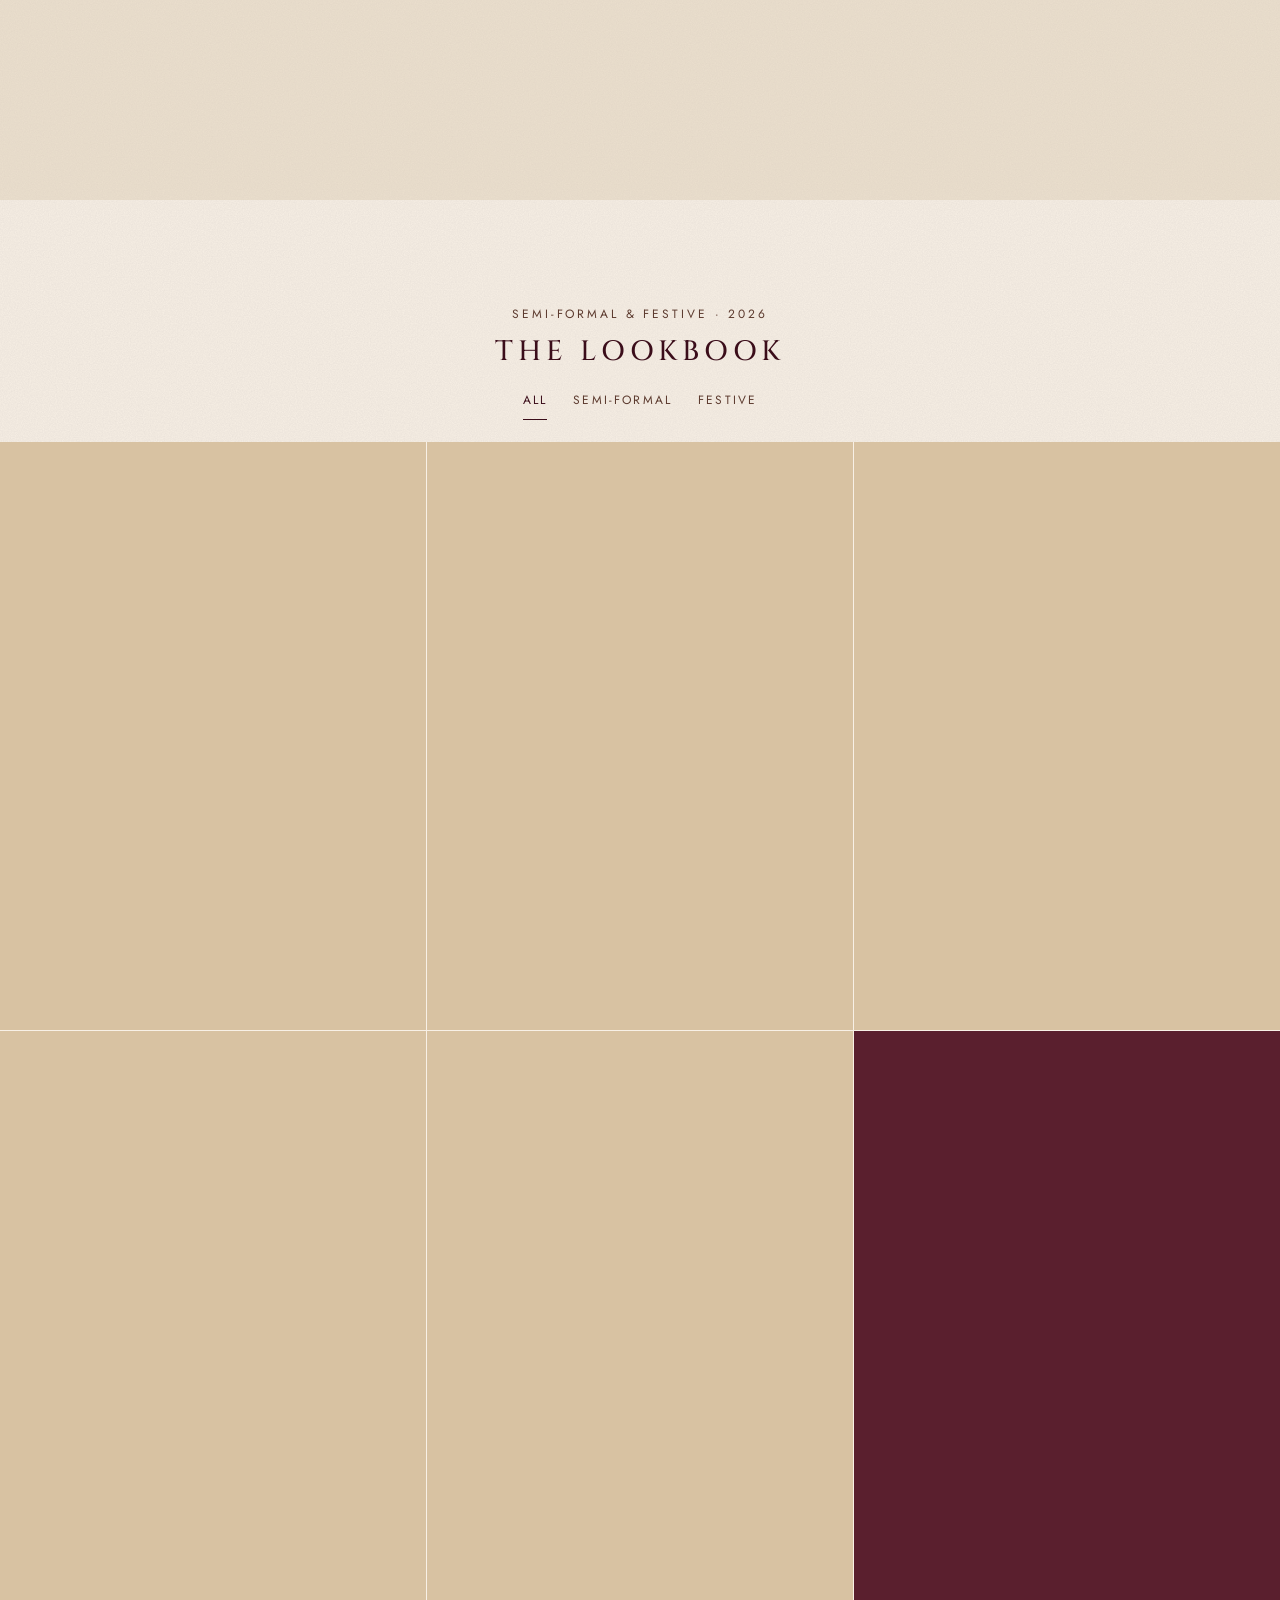
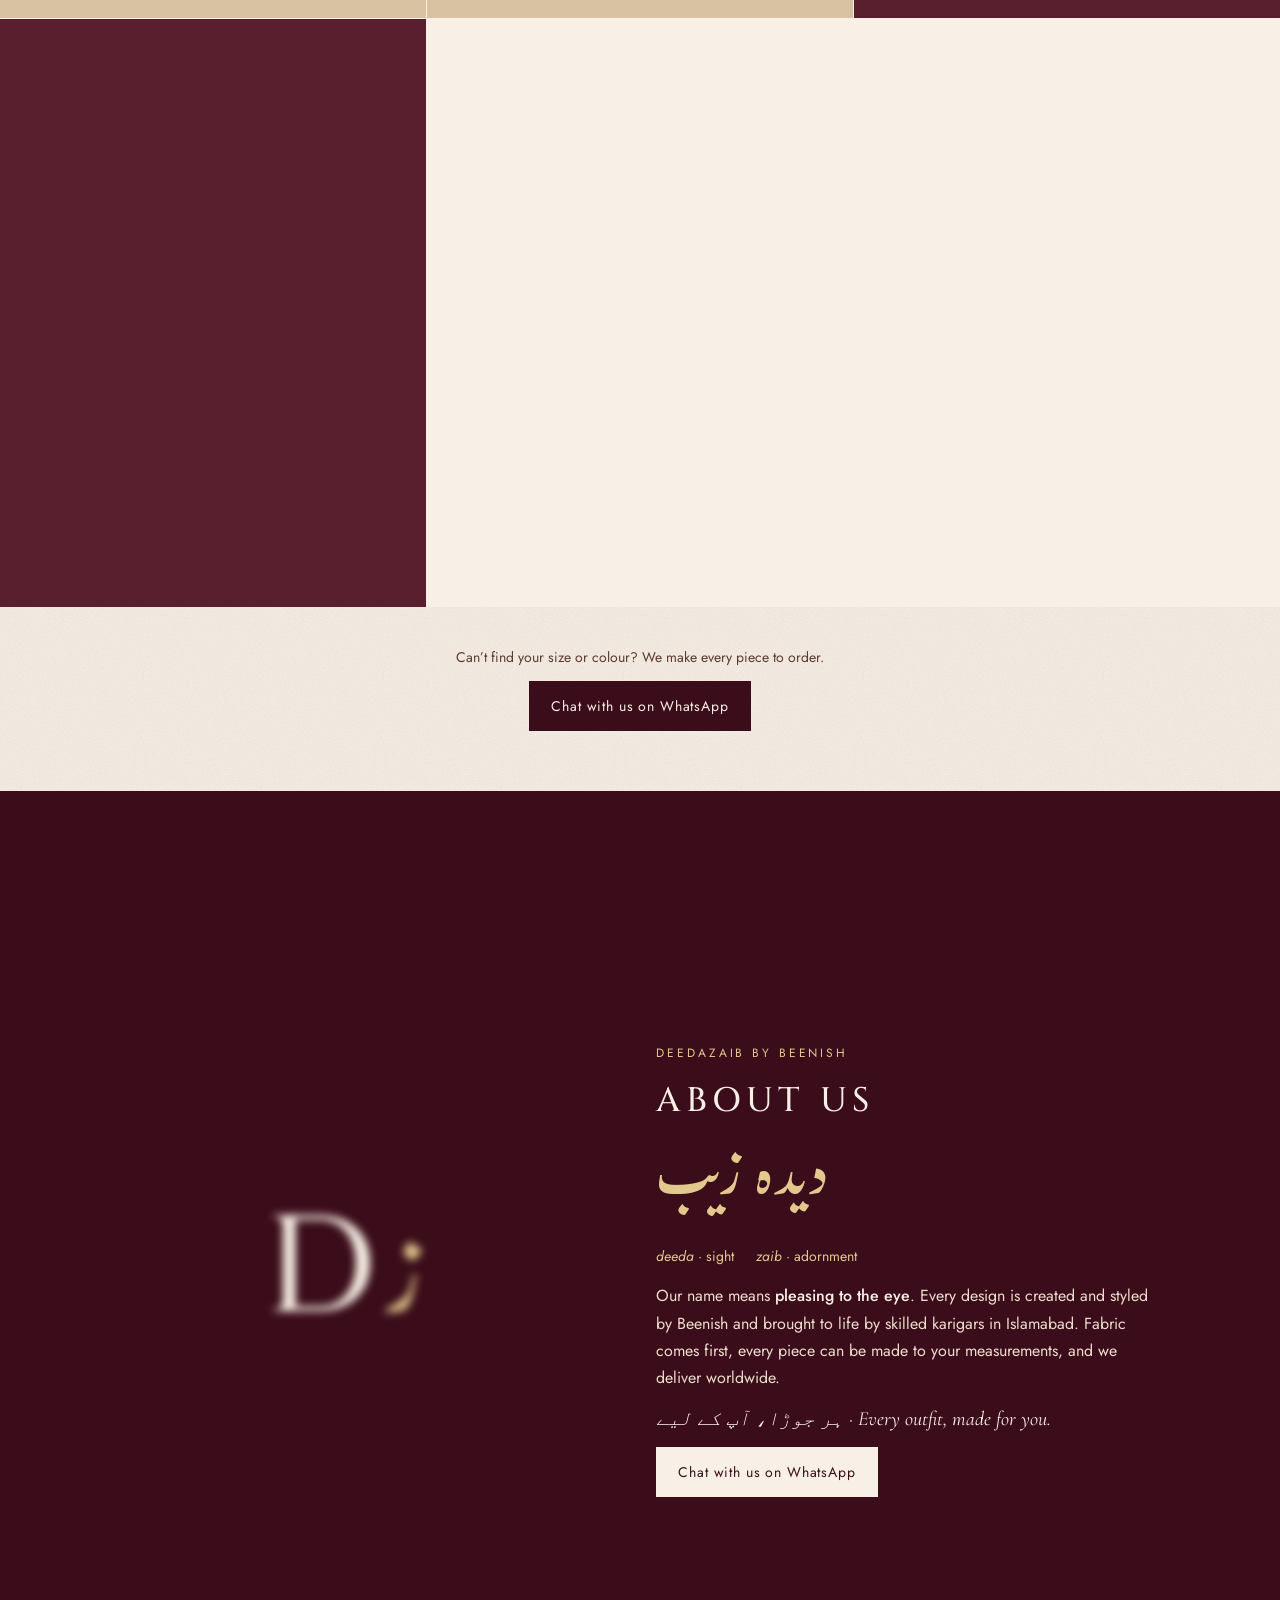
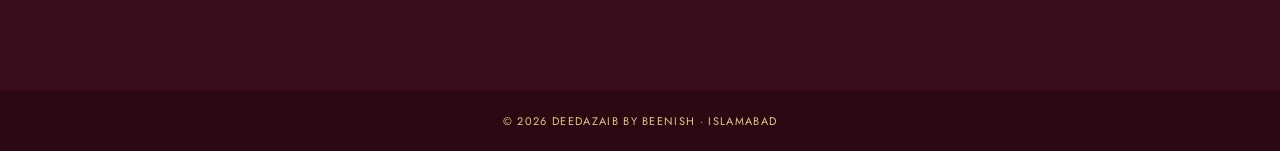
==== commit 5489a89e: "Stitch the D ز monogram in the hoop; restore the product photo layout Co-Authored-By: Claude Opus 5." ====
--- a/index.html
+++ b/index.html
@@ -13,7 +13,7 @@
   <link rel="preconnect" href="https://fonts.googleapis.com">
   <link rel="preconnect" href="https://fonts.gstatic.com" crossorigin>
   <link href="https://fonts.googleapis.com/css2?family=Cinzel:wght@400;500;600&family=Gulzar&family=Jost:wght@400;500;600&family=Cormorant+Garamond:ital,wght@1,400;1,500&display=swap" rel="stylesheet">
-  <link rel="stylesheet" href="css/style.css">
+  <link rel="stylesheet" href="css/style.css?v=202611141918">
 </head>
 <body>
   <a class="skip" href="#catalogue">Skip to the lookbook</a>
@@ -154,7 +154,7 @@
     </div>
   </div>
 
-  <script src="js/config.js"></script>
-  <script src="js/main.js"></script>
+  <script src="js/config.js?v=202611141918"></script>
+  <script src="js/main.js?v=202611141918"></script>
 </body>
 </html>
--- a/css/style.css
+++ b/css/style.css
@@ -229,9 +229,3 @@
   .knot .d{font-size:calc(min(50vw, 220px) * .36)} .knot .z{font-size:calc(min(50vw, 220px) * .27); top:calc(min(50vw, 220px) * .07)}
 }
 
-/* product view: the photo panel is exactly as wide as a 2:3 photo */
-@media (min-width:861px){
-  .pv-wrap{grid-template-columns:calc((100vh - 60px) * 2 / 3) minmax(0,1fr)}
-  .slide img{object-fit:cover; object-position:center}
-  .pv-info{margin:0 auto; width:100%; max-width:600px}
-}
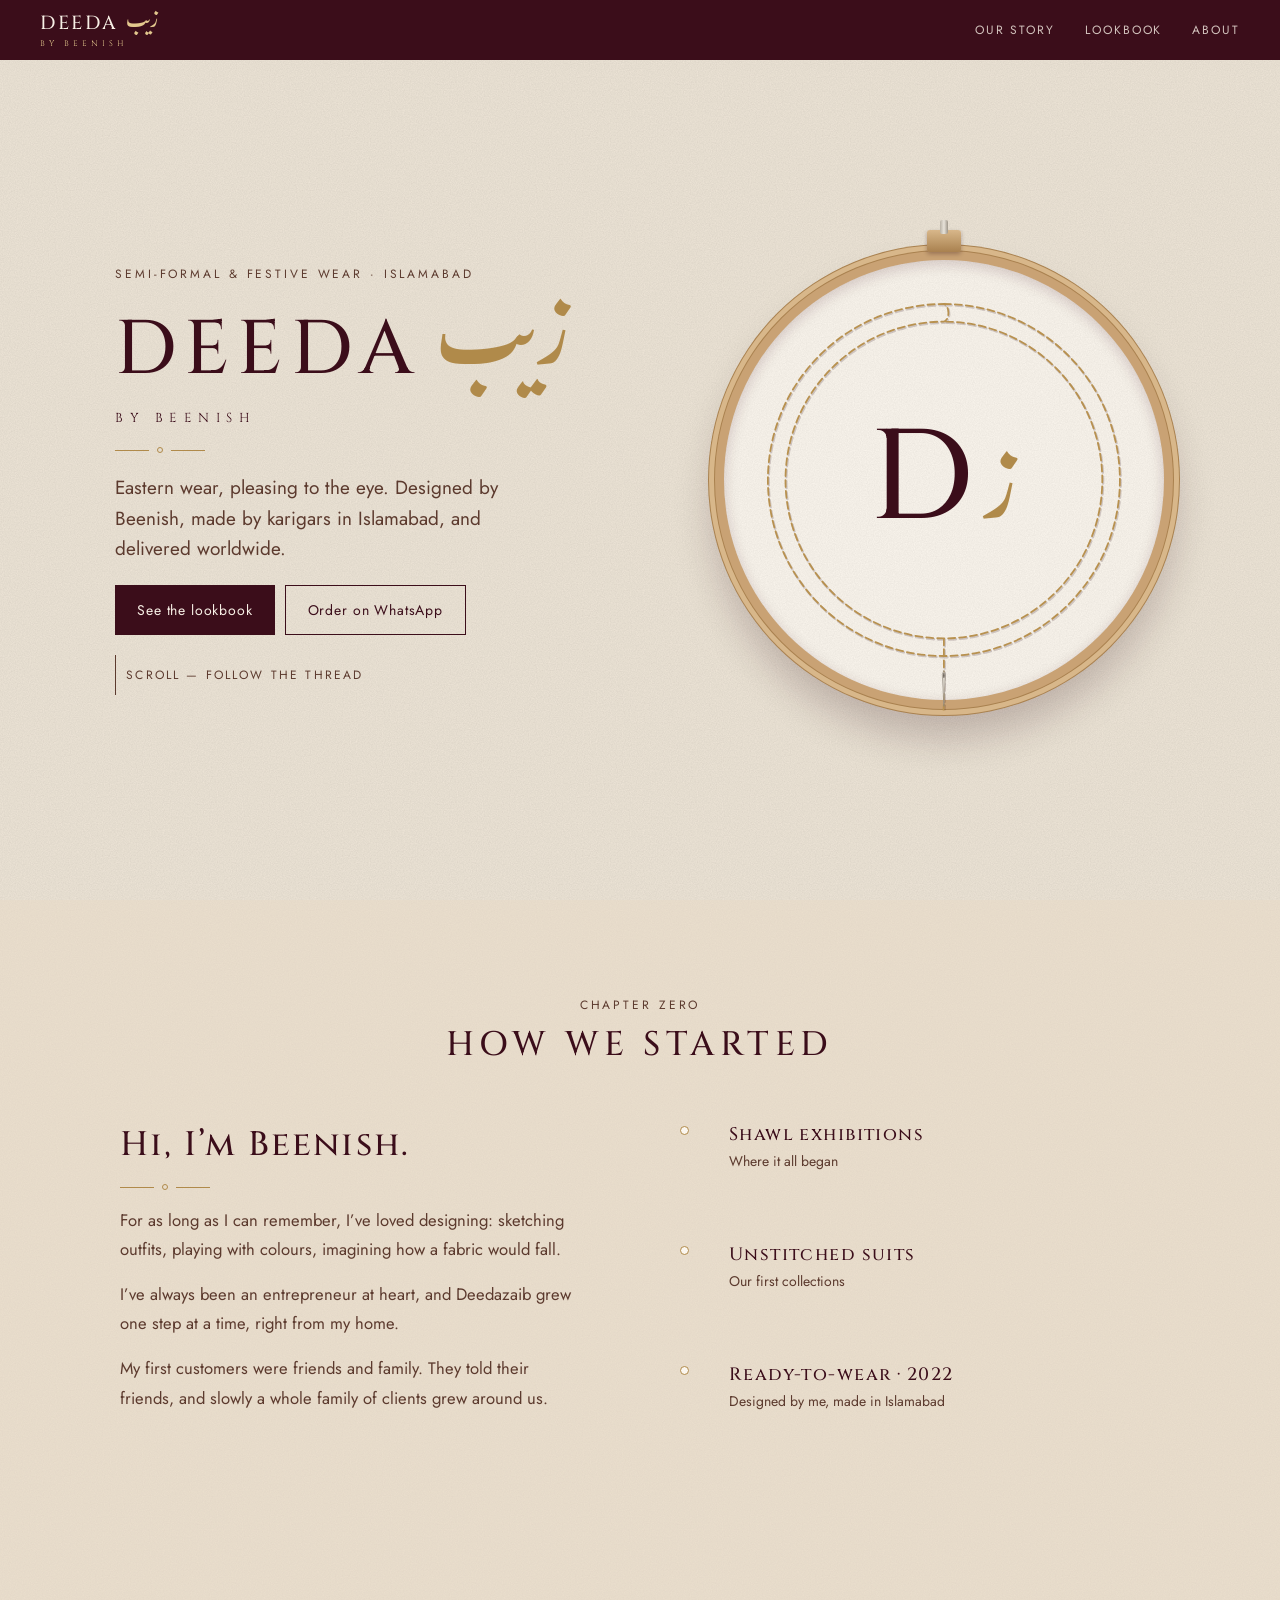
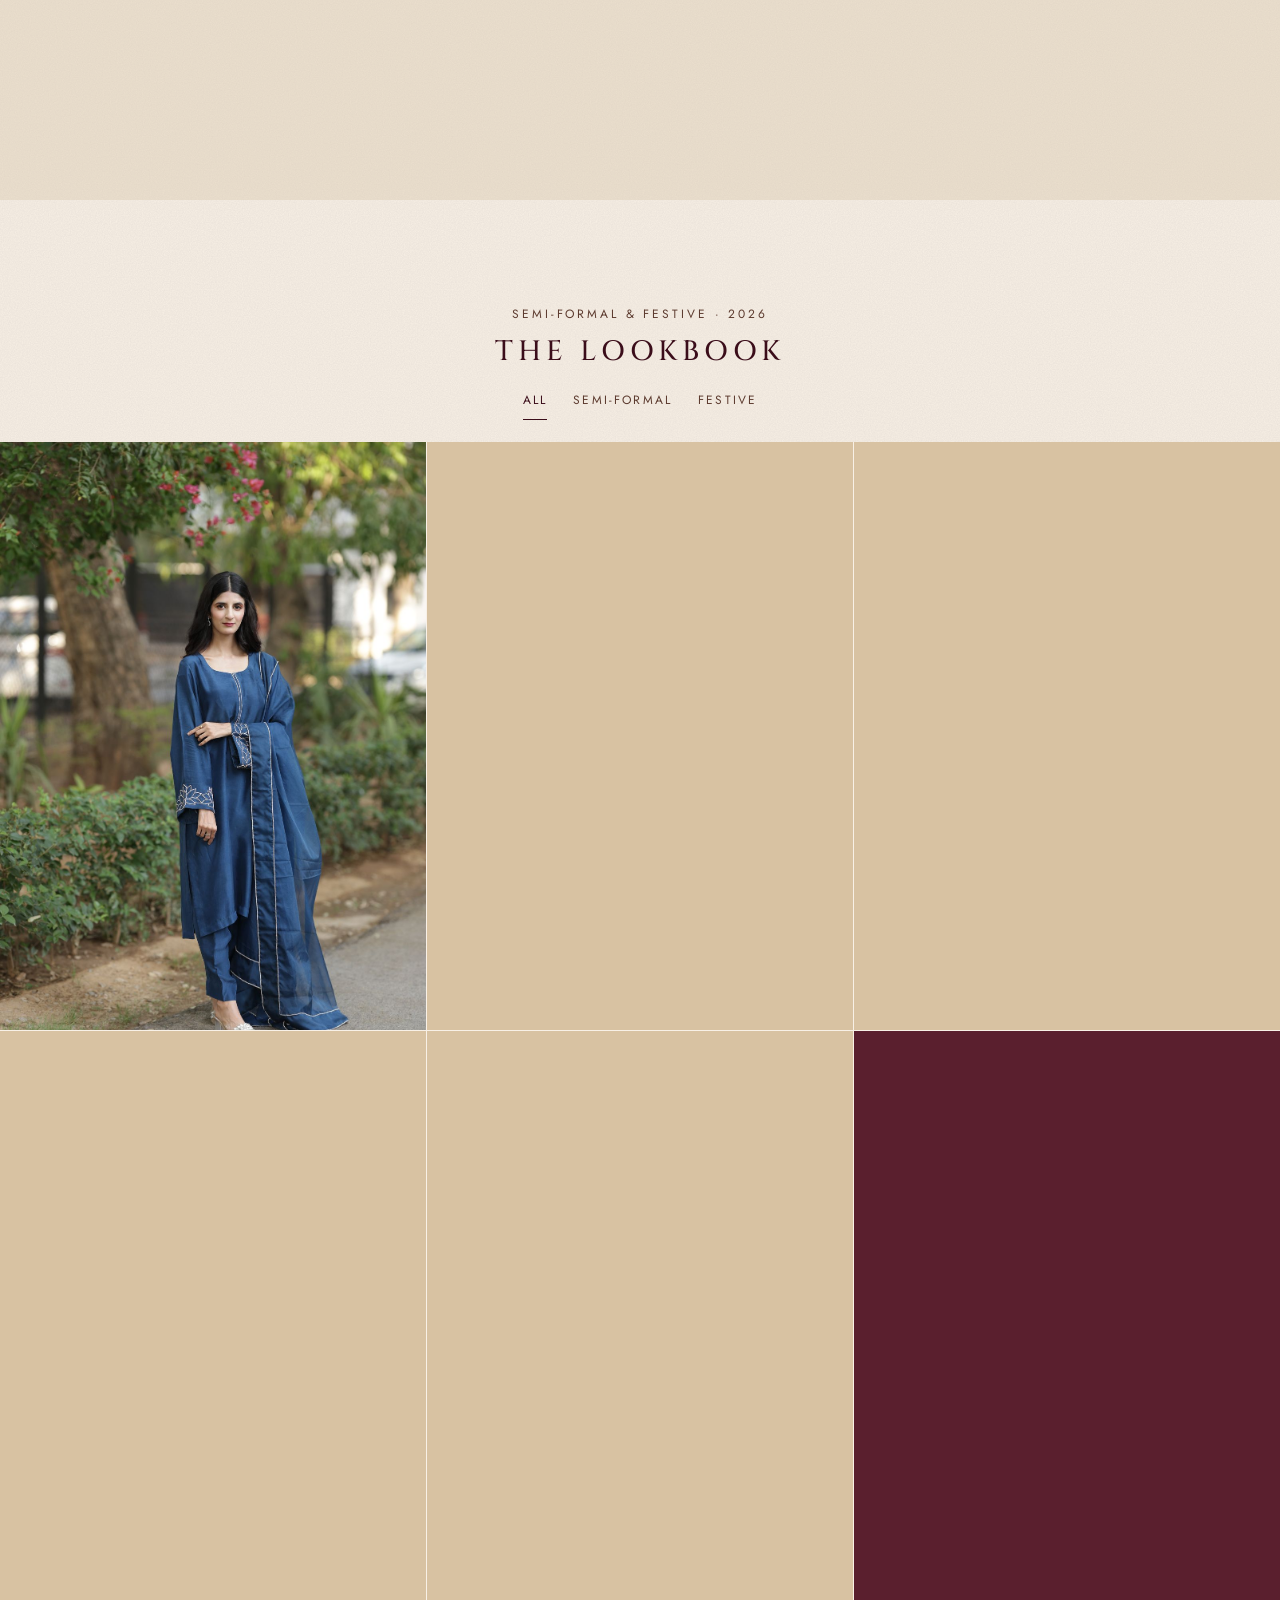
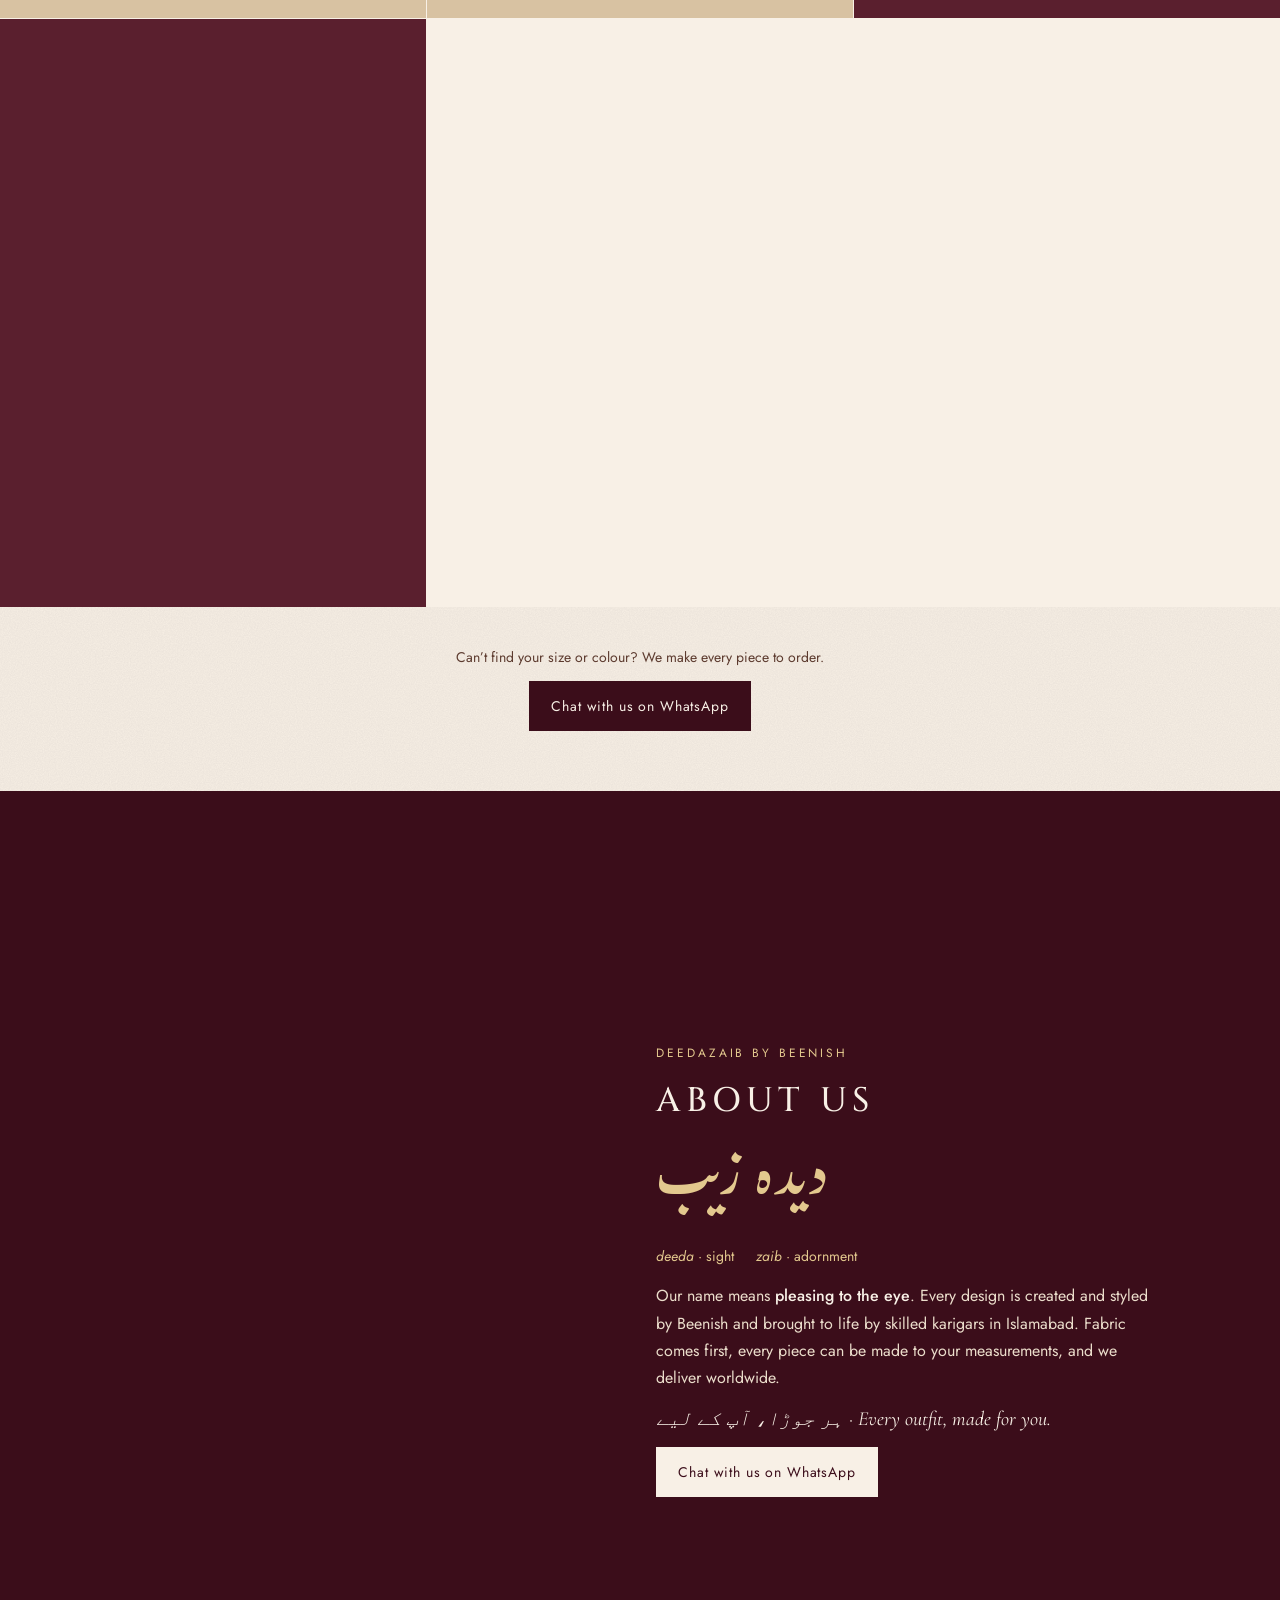
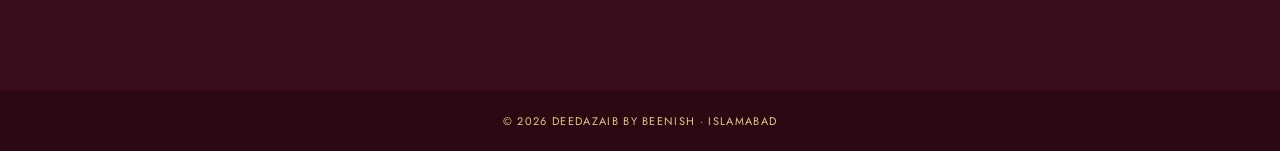
==== commit dae2aad5: "Hoop monogram: stitch the rings, then fade D ز in, as in About Co-Authored-By: Claude Opus 5.5 <nore" ====
--- a/index.html
+++ b/index.html
@@ -13,7 +13,7 @@
   <link rel="preconnect" href="https://fonts.googleapis.com">
   <link rel="preconnect" href="https://fonts.gstatic.com" crossorigin>
   <link href="https://fonts.googleapis.com/css2?family=Cinzel:wght@400;500;600&family=Gulzar&family=Jost:wght@400;500;600&family=Cormorant+Garamond:ital,wght@1,400;1,500&display=swap" rel="stylesheet">
-  <link rel="stylesheet" href="css/style.css?v=202611141918">
+  <link rel="stylesheet" href="css/style.css?v=202611141922">
 </head>
 <body>
   <a class="skip" href="#catalogue">Skip to the lookbook</a>
@@ -35,7 +35,6 @@
       <!-- the gold thread, drawn by js/main.js -->
       <svg id="thread" aria-hidden="true" focusable="false">
         <defs><mask id="threadMask" maskUnits="userSpaceOnUse"><path id="threadMaskPath" fill="none" stroke="#fff" stroke-width="10" stroke-linecap="round" stroke-linejoin="round" style="stroke-dasharray:0 1"/></mask></defs>
-        <path id="hoopFill" fill="#B8914F" stroke="none"/>
         <g mask="url(#threadMask)">
           <path id="threadShade" fill="none" stroke="rgba(42,9,18,.18)" stroke-width="2.4" stroke-linecap="round" transform="translate(0.8 1.2)" stroke-dasharray="7 4"/>
           <path id="threadLine" fill="none" stroke="#B8914F" stroke-width="1.8" stroke-linecap="round" stroke-linejoin="round" stroke-dasharray="7 4"/>
@@ -59,7 +58,7 @@
           </div>
           <div class="scroll-cue" aria-hidden="true"><span></span>SCROLL — FOLLOW THE THREAD</div>
         </div>
-        <div class="hoop-wrap" aria-hidden="true"><div class="hoop" id="hoop"><i class="clasp"></i></div></div>
+        <div class="hoop-wrap" aria-hidden="true"><div class="hoop" id="hoop"><i class="clasp"></i><span class="d">D</span><span class="z" lang="ur">ز</span></div></div>
       </section>
 
       <!-- 2 · HOW WE STARTED -->
@@ -154,7 +153,7 @@
     </div>
   </div>
 
-  <script src="js/config.js?v=202611141918"></script>
-  <script src="js/main.js?v=202611141918"></script>
+  <script src="js/config.js?v=202611141922"></script>
+  <script src="js/main.js?v=202611141922"></script>
 </body>
 </html>
--- a/css/style.css
+++ b/css/style.css
@@ -179,15 +179,13 @@
 /* ---------- the gold thread ---------- */
 #thread{position:absolute; left:0; top:0; z-index:1; pointer-events:none; overflow:visible}
 #needle{transition:opacity .3s ease}
-#hoopFill{opacity:0; transition:opacity 1.4s ease}
-#thread.zaib-done #hoopFill{opacity:.92}
 section > *{position:relative; z-index:3}
 #catalogue{z-index:4}
 
 /* intro: an embroidery hoop where the thread starts */
 #intro{justify-content:space-between; gap:4vw}
 .hoop-wrap{flex:1; display:flex; justify-content:center; align-items:center; z-index:0 !important}
-.hoop{position:relative; width:min(36vw, 62vh, 440px); aspect-ratio:1; border-radius:50%;
+.hoop{--hs:min(36vw, 62vh, 440px); position:relative; width:var(--hs); display:flex; align-items:center; justify-content:center; gap:4px; line-height:1; aspect-ratio:1; border-radius:50%;
   background:var(--paper); box-shadow:0 0 0 9px #C9A274, 0 0 0 10px #A9814F, 0 0 0 15px #D8B78A, 0 0 0 16px #A9814F, 0 26px 40px 10px rgba(42,9,18,.22)}
 .hoop::before{content:""; position:absolute; inset:0; border-radius:50%; background-image:var(--noise); background-size:240px; opacity:.12; mix-blend-mode:multiply}
 .hoop::after{content:""; position:absolute; inset:0; border-radius:50%; box-shadow:inset 0 4px 14px rgba(59,13,26,.18)}
@@ -221,7 +219,7 @@
 @media (max-width:760px){
   #intro{flex-direction:column; align-items:center; gap:46px}
   .hoop-wrap{flex:none}
-  .hoop{width:min(66vw, 300px)}
+  .hoop{--hs:min(66vw, 300px)}
   .story-grid{grid-template-columns:1fr; gap:44px; padding-left:18px}
   .timeline{padding-left:40px} .timeline .t-dot{left:-40px}
   #about{gap:36px; align-items:center; justify-content:flex-start}
@@ -229,3 +227,11 @@
   .knot .d{font-size:calc(min(50vw, 220px) * .36)} .knot .z{font-size:calc(min(50vw, 220px) * .27); top:calc(min(50vw, 220px) * .07)}
 }
 
+
+/* the hoop monogram fades in once the rings are stitched, like the one in About */
+.hoop .d{font-family:Cinzel,serif; font-weight:500; font-size:calc(var(--hs) * .29); color:var(--maroon); position:relative; z-index:2}
+.hoop .z{font-family:Gulzar,serif; font-size:calc(var(--hs) * .22); color:#B08A4A; position:relative; z-index:2; top:calc(var(--hs) * .056)}
+.hoop .d,.hoop .z{opacity:0; transform:scale(.86); filter:blur(4px); transition:opacity 1.1s ease, transform 1.1s cubic-bezier(.2,.7,.2,1), filter 1.1s ease}
+.hoop .z{transition-delay:.25s}
+.hoop.tied .d,.hoop.tied .z{opacity:1; transform:none; filter:none}
+@media (prefers-reduced-motion: reduce){ .hoop .d,.hoop .z{transition:none} }
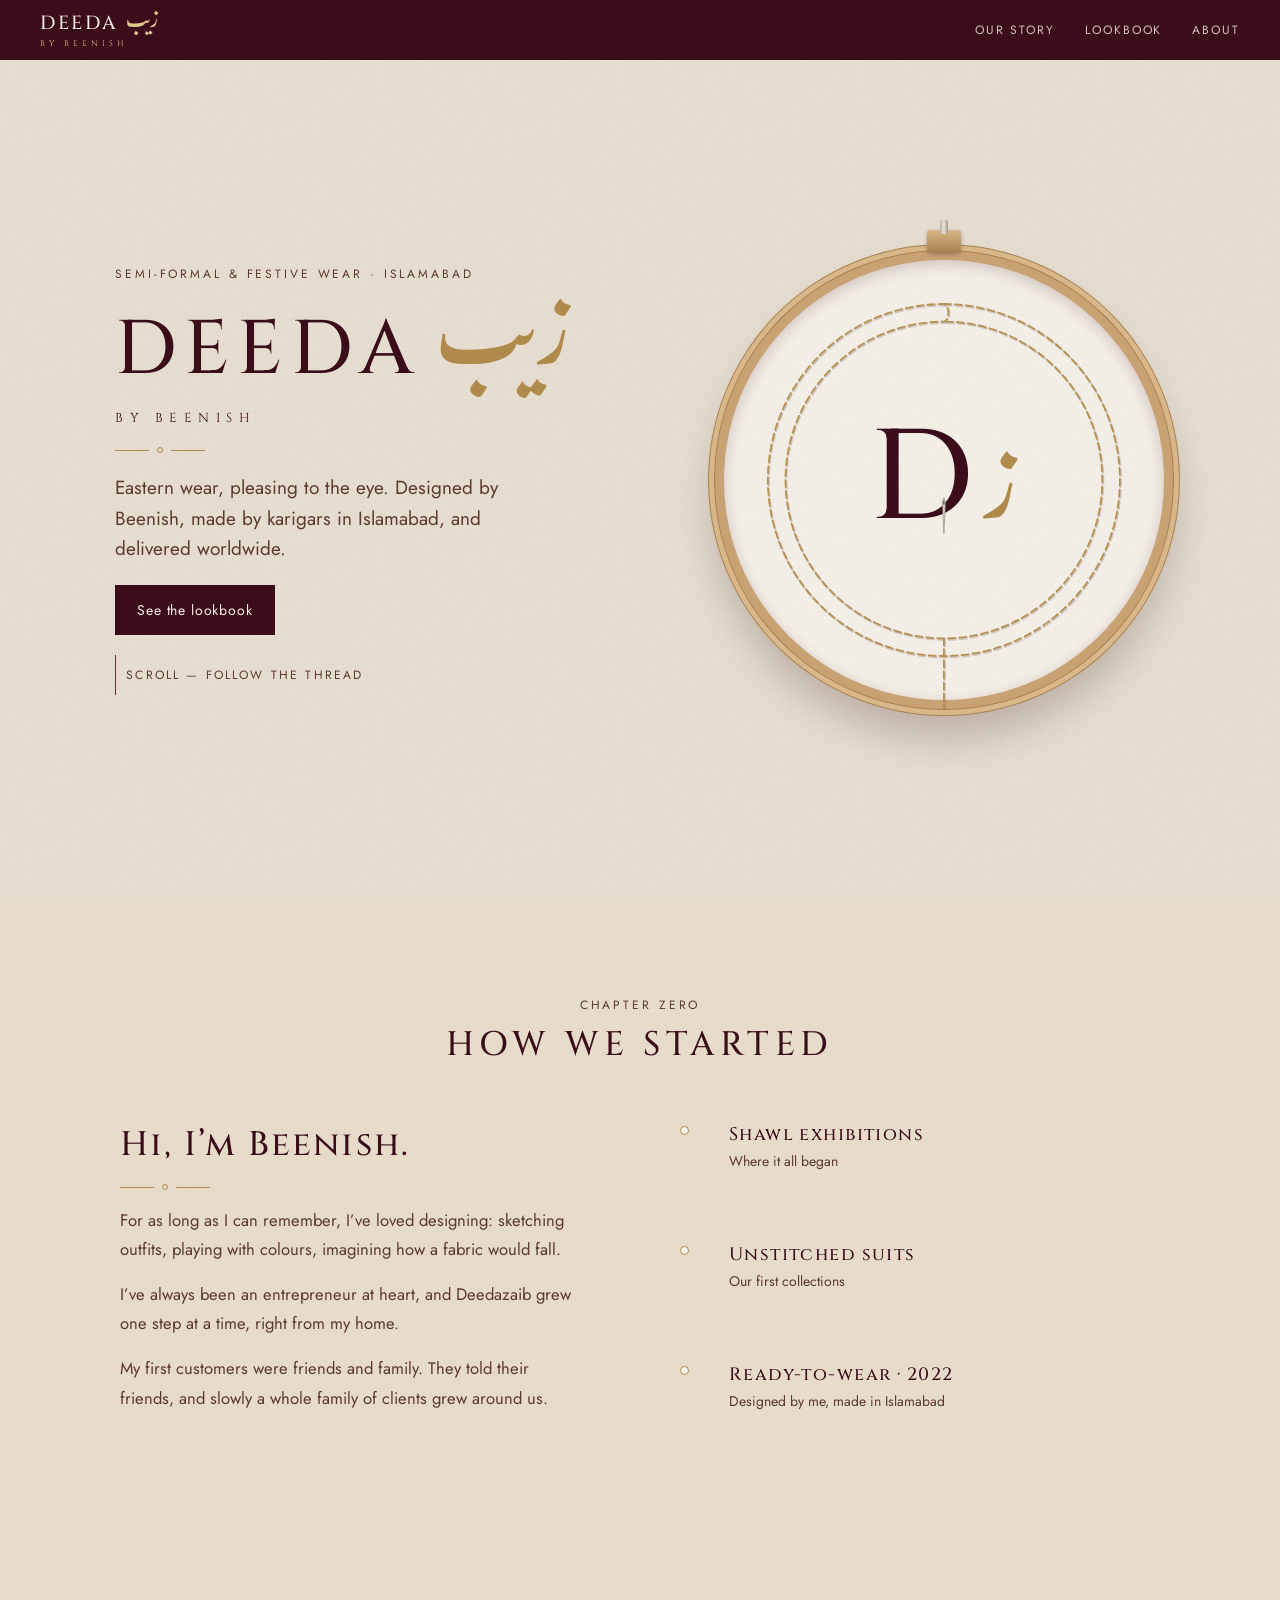
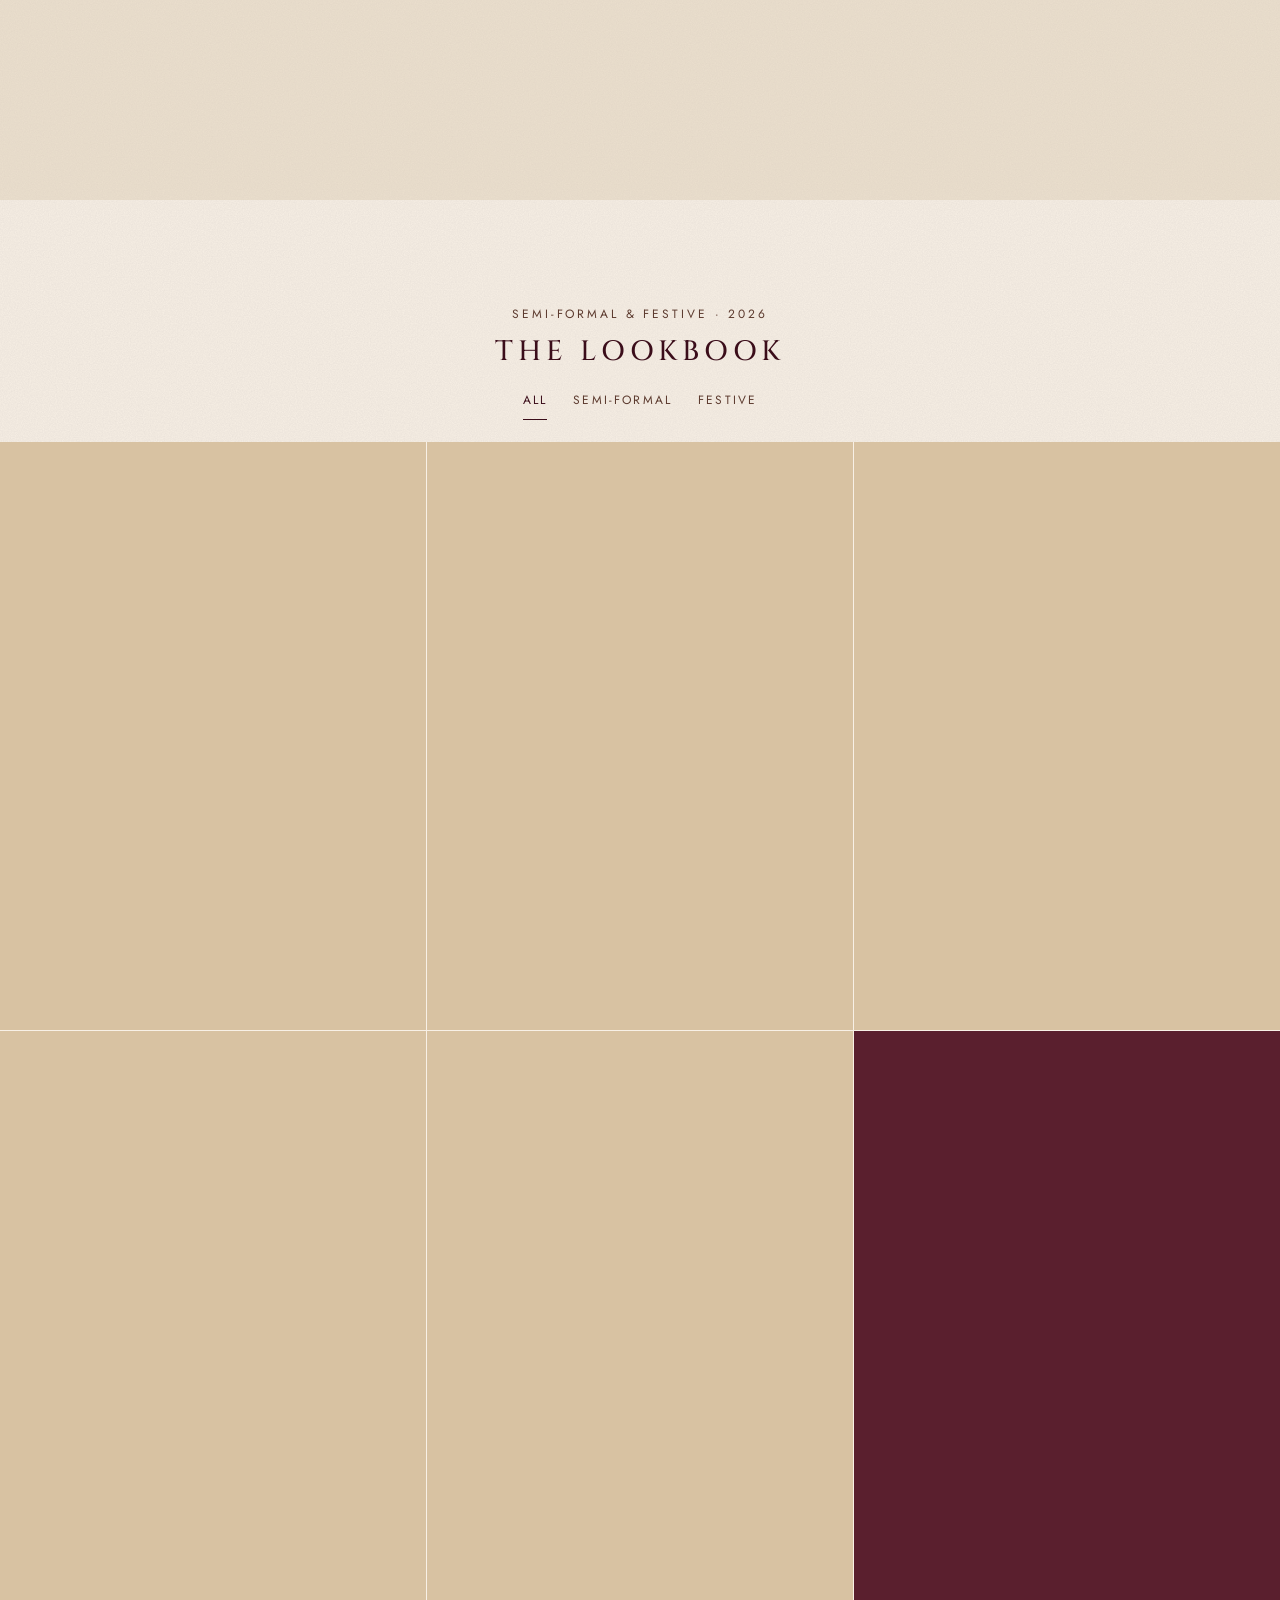
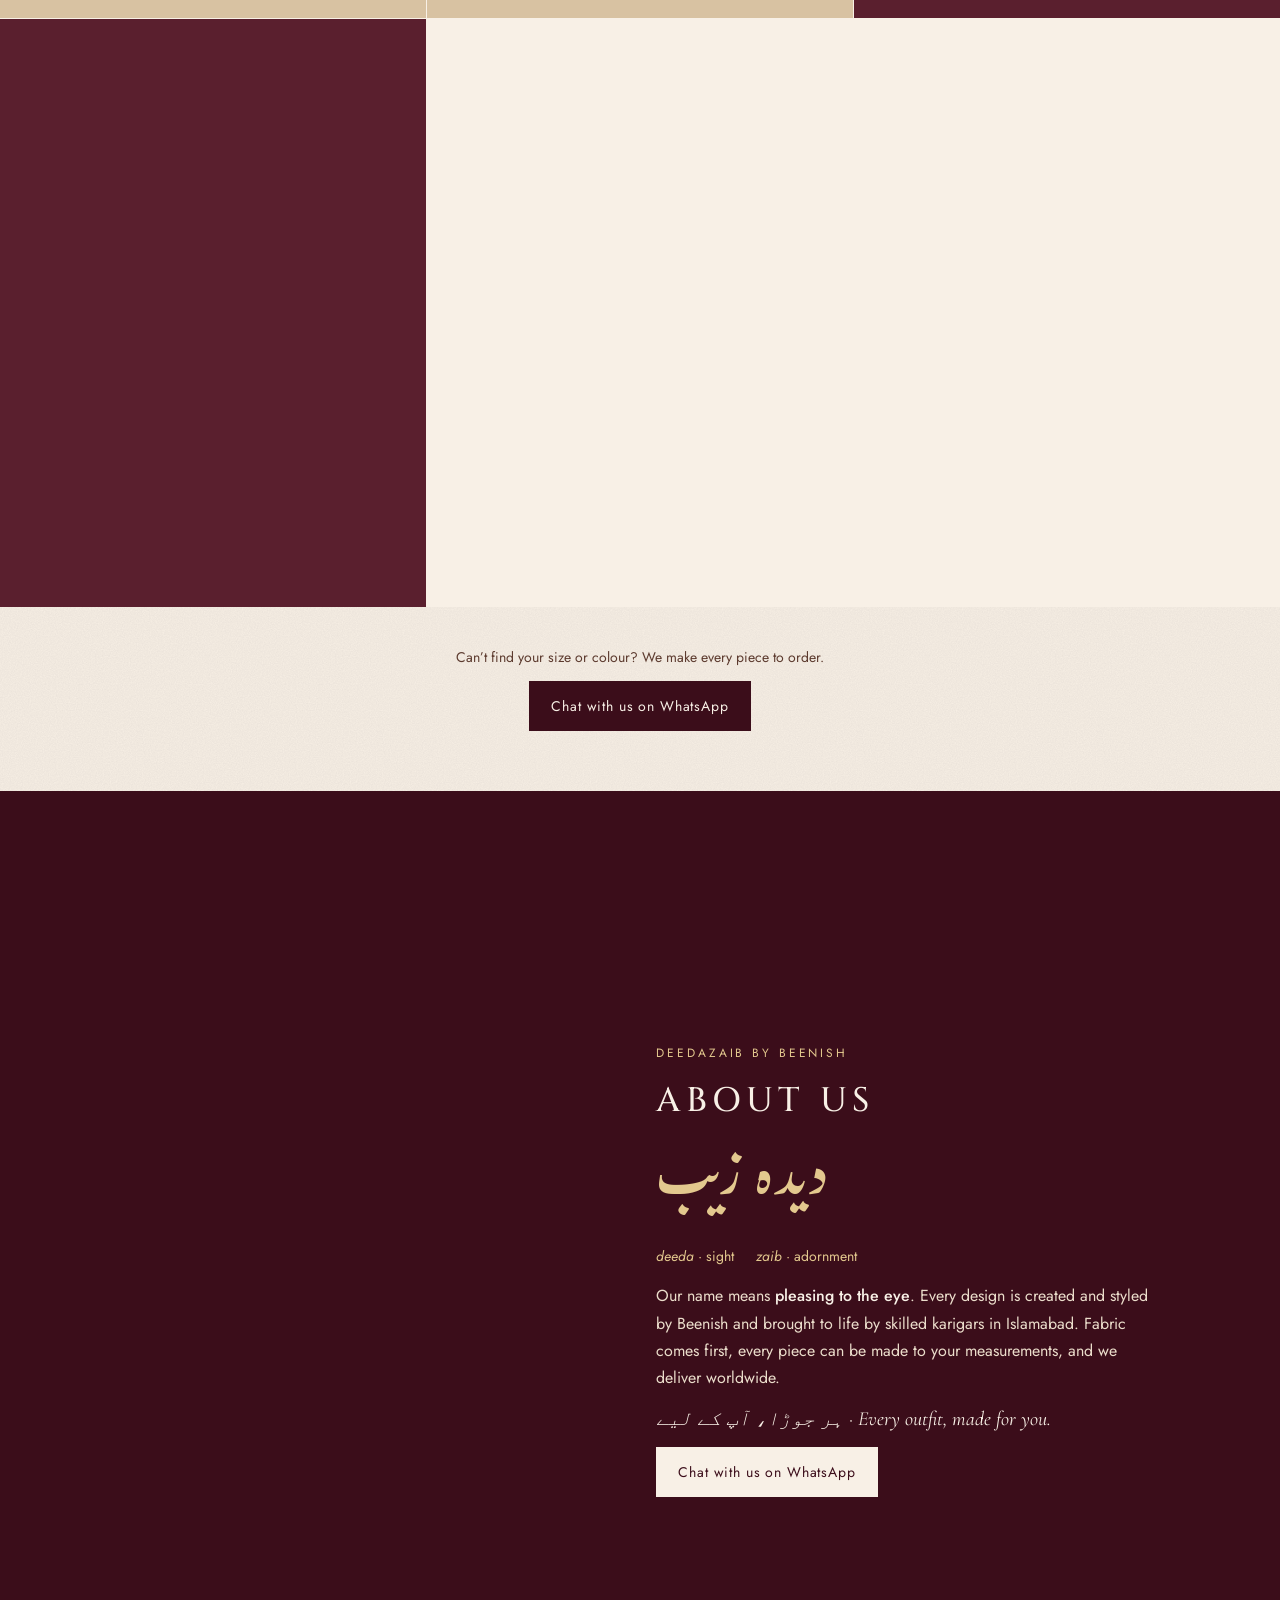
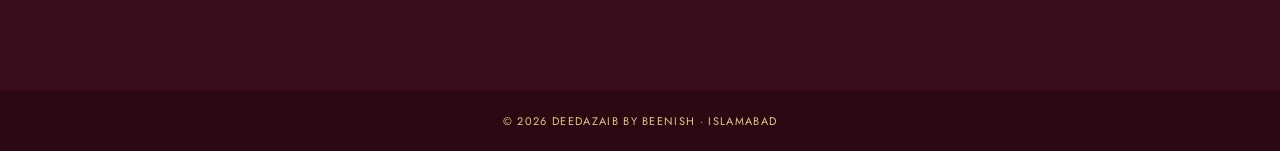
==== commit eee67ee8: "Add a dupatta version at dupatta.html; drop the intro WhatsApp button The live home page keeps the g" ====
--- a/index.html
+++ b/index.html
@@ -13,7 +13,7 @@
   <link rel="preconnect" href="https://fonts.googleapis.com">
   <link rel="preconnect" href="https://fonts.gstatic.com" crossorigin>
   <link href="https://fonts.googleapis.com/css2?family=Cinzel:wght@400;500;600&family=Gulzar&family=Jost:wght@400;500;600&family=Cormorant+Garamond:ital,wght@1,400;1,500&display=swap" rel="stylesheet">
-  <link rel="stylesheet" href="css/style.css?v=202611141922">
+  <link rel="stylesheet" href="css/style.css?v=202611141927">
 </head>
 <body>
   <a class="skip" href="#catalogue">Skip to the lookbook</a>
@@ -54,7 +54,6 @@
           <p>Eastern wear, pleasing to the eye. Designed by Beenish, made by karigars in Islamabad, and delivered worldwide.</p>
           <div class="ctas">
             <a class="btn solid" href="#catalogue">See the lookbook</a>
-            <a class="btn line" data-wa="Hi Deedazaib! I would like to order." href="#" target="_blank" rel="noopener">Order on WhatsApp</a>
           </div>
           <div class="scroll-cue" aria-hidden="true"><span></span>SCROLL — FOLLOW THE THREAD</div>
         </div>
@@ -153,7 +152,7 @@
     </div>
   </div>
 
-  <script src="js/config.js?v=202611141922"></script>
-  <script src="js/main.js?v=202611141922"></script>
+  <script src="js/config.js?v=202611141927"></script>
+  <script src="js/main.js?v=202611141927"></script>
 </body>
 </html>
--- a/css/style.css
+++ b/css/style.css
@@ -235,3 +235,10 @@
 .hoop .z{transition-delay:.25s}
 .hoop.tied .d,.hoop.tied .z{opacity:1; transform:none; filter:none}
 @media (prefers-reduced-motion: reduce){ .hoop .d,.hoop .z{transition:none} }
+
+/* ---------- the dupatta version (dupatta.html) ---------- */
+#dupatta{position:fixed; inset:0; z-index:10; pointer-events:none}
+.dupatta-mode .timeline{border-left:1px solid #B08A4A; padding-left:28px; margin-left:4px}
+.dupatta-mode .timeline .t-dot{left:-28px; background:#B08A4A}
+.dupatta-mode .knot{border:2.5px solid var(--champagne); border-radius:50%; position:relative}
+.dupatta-mode .knot::before{content:""; position:absolute; inset:7%; border:1px solid var(--champagne); border-radius:50%}
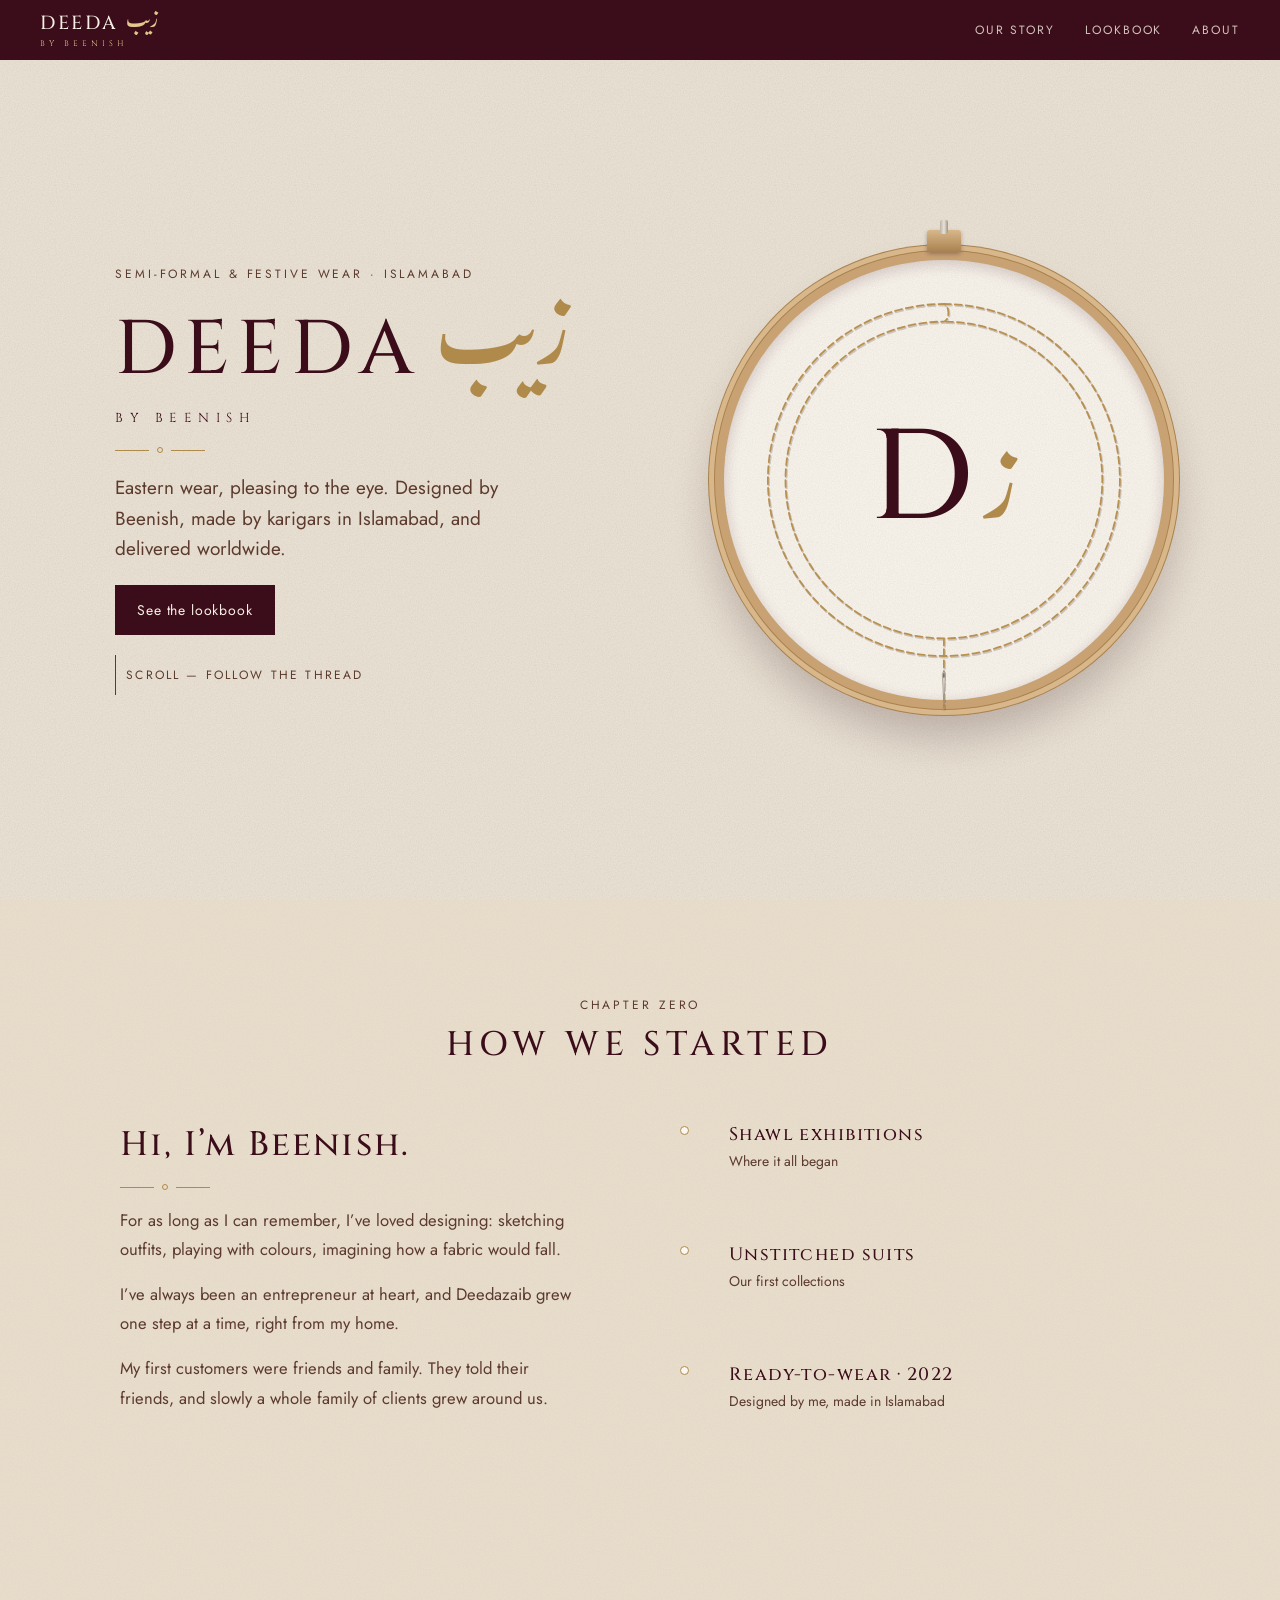
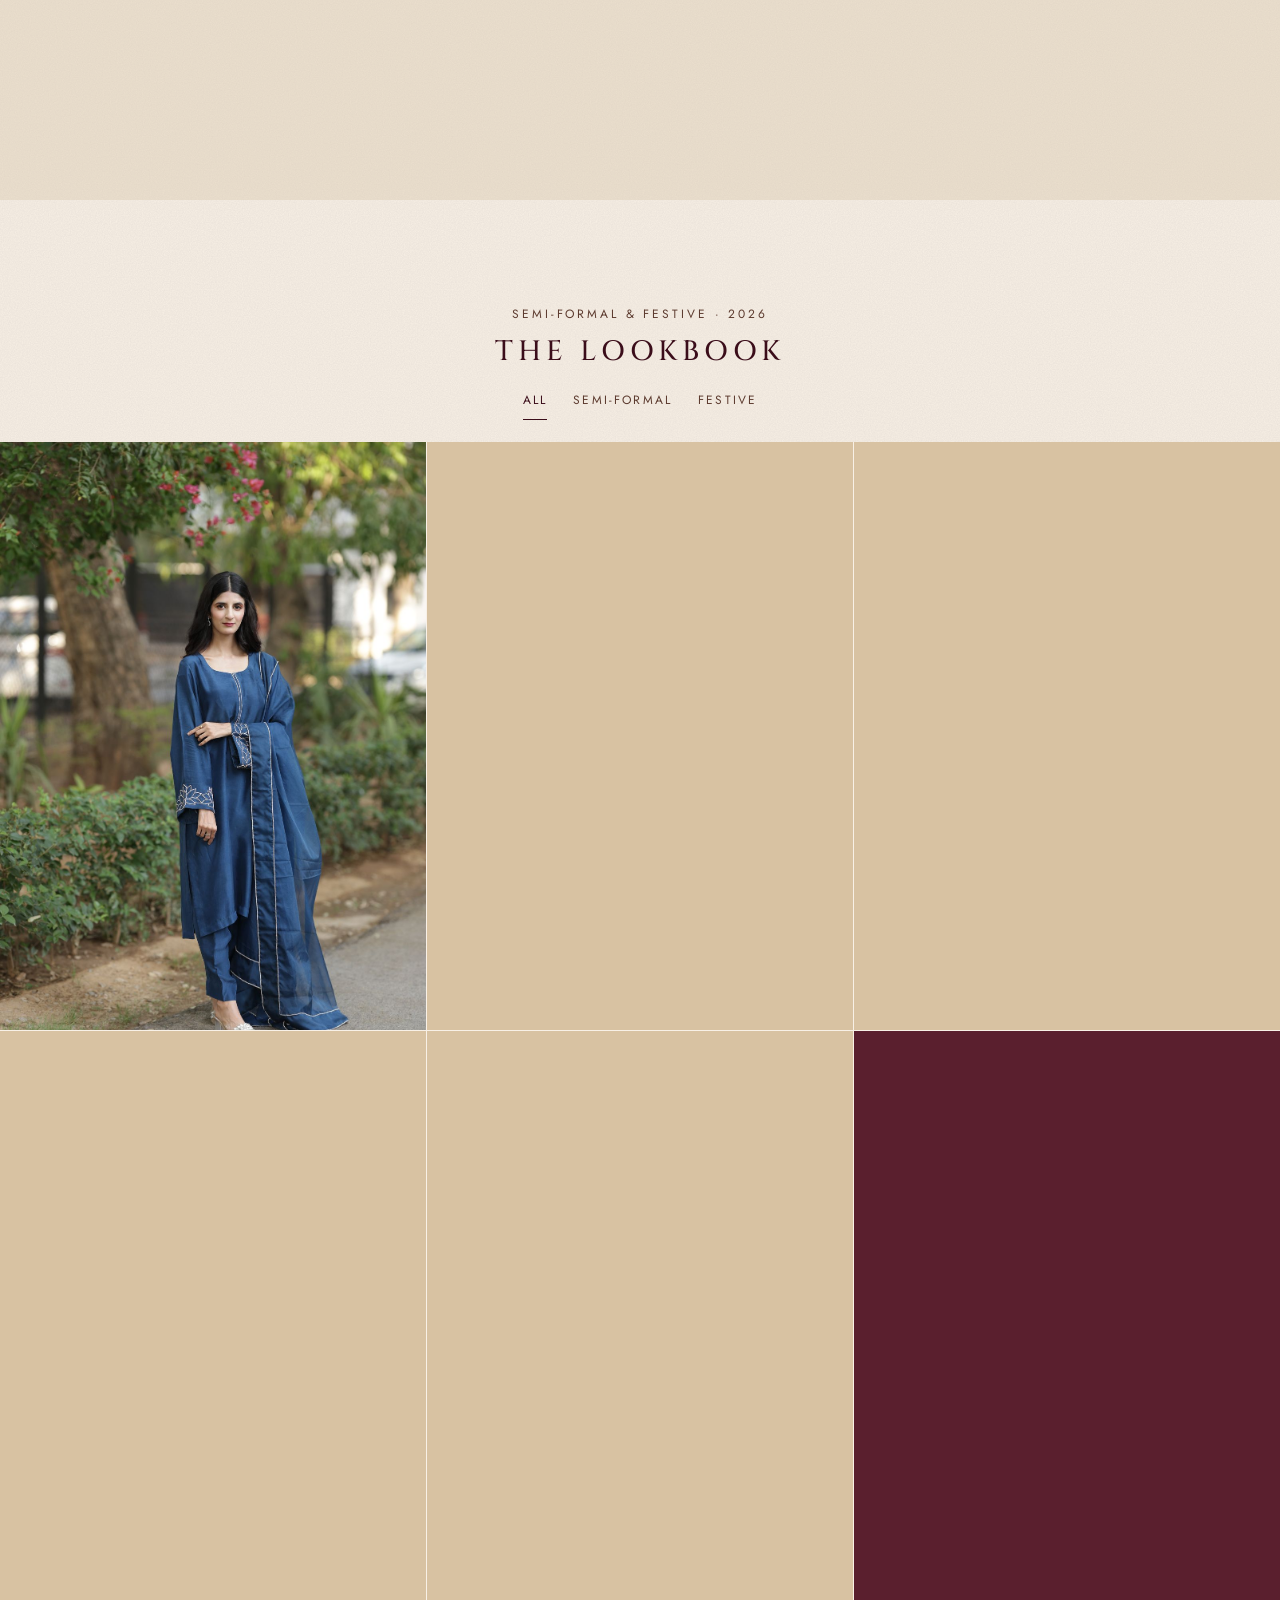
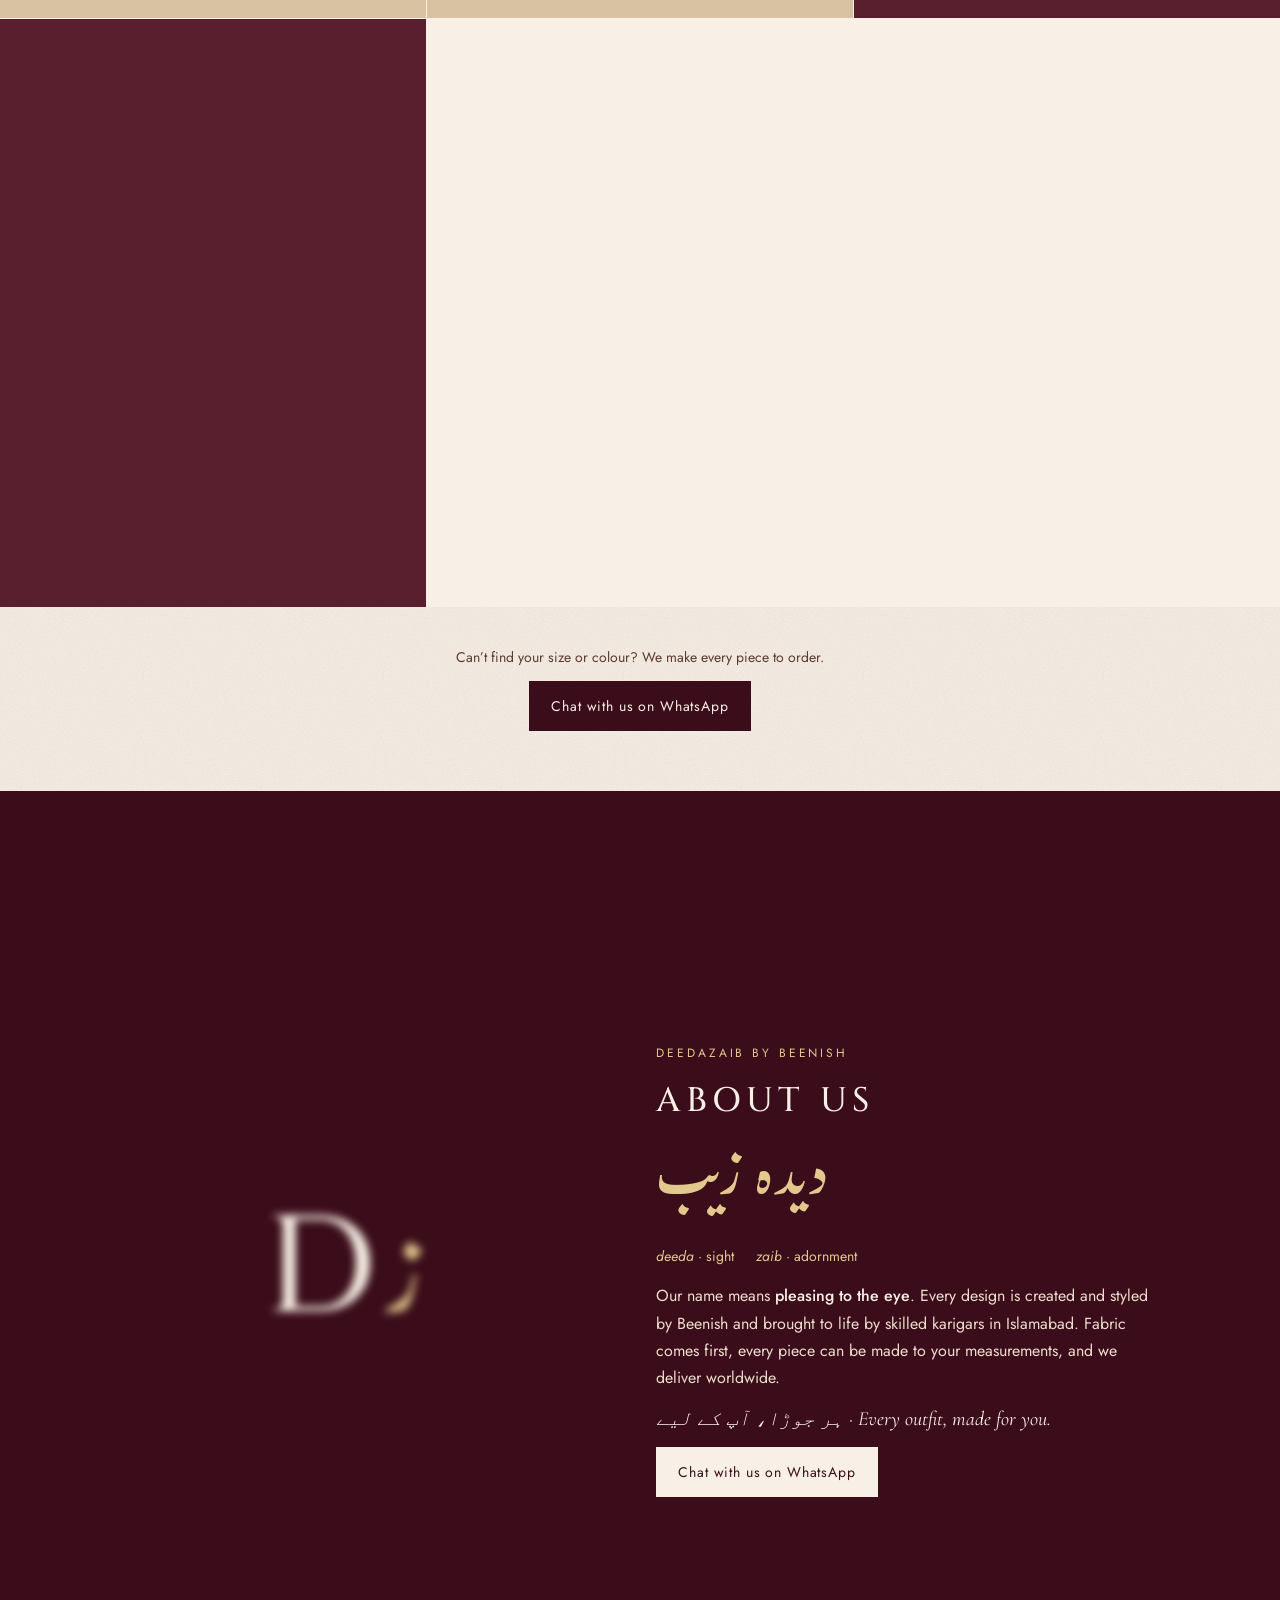
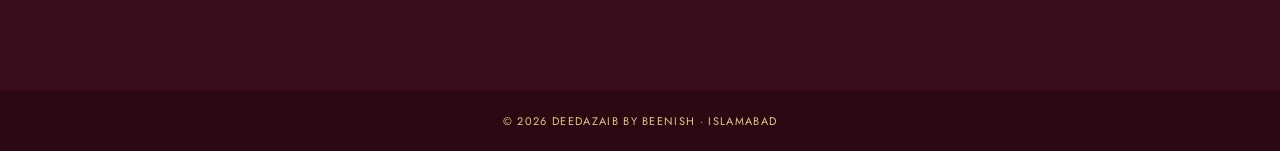
==== commit 395efd6e: "Keep the gold thread; remove the dupatta test page Co-Authored-By: Claude Opus 5.5 <noreply@anthropi" ====
--- a/index.html
+++ b/index.html
@@ -13,7 +13,7 @@
   <link rel="preconnect" href="https://fonts.googleapis.com">
   <link rel="preconnect" href="https://fonts.gstatic.com" crossorigin>
   <link href="https://fonts.googleapis.com/css2?family=Cinzel:wght@400;500;600&family=Gulzar&family=Jost:wght@400;500;600&family=Cormorant+Garamond:ital,wght@1,400;1,500&display=swap" rel="stylesheet">
-  <link rel="stylesheet" href="css/style.css?v=202611141927">
+  <link rel="stylesheet" href="css/style.css?v=202611141931">
 </head>
 <body>
   <a class="skip" href="#catalogue">Skip to the lookbook</a>
@@ -152,7 +152,7 @@
     </div>
   </div>
 
-  <script src="js/config.js?v=202611141927"></script>
-  <script src="js/main.js?v=202611141927"></script>
+  <script src="js/config.js?v=202611141931"></script>
+  <script src="js/main.js?v=202611141931"></script>
 </body>
 </html>
--- a/css/style.css
+++ b/css/style.css
@@ -236,9 +236,3 @@
 .hoop.tied .d,.hoop.tied .z{opacity:1; transform:none; filter:none}
 @media (prefers-reduced-motion: reduce){ .hoop .d,.hoop .z{transition:none} }
 
-/* ---------- the dupatta version (dupatta.html) ---------- */
-#dupatta{position:fixed; inset:0; z-index:10; pointer-events:none}
-.dupatta-mode .timeline{border-left:1px solid #B08A4A; padding-left:28px; margin-left:4px}
-.dupatta-mode .timeline .t-dot{left:-28px; background:#B08A4A}
-.dupatta-mode .knot{border:2.5px solid var(--champagne); border-radius:50%; position:relative}
-.dupatta-mode .knot::before{content:""; position:absolute; inset:7%; border:1px solid var(--champagne); border-radius:50%}
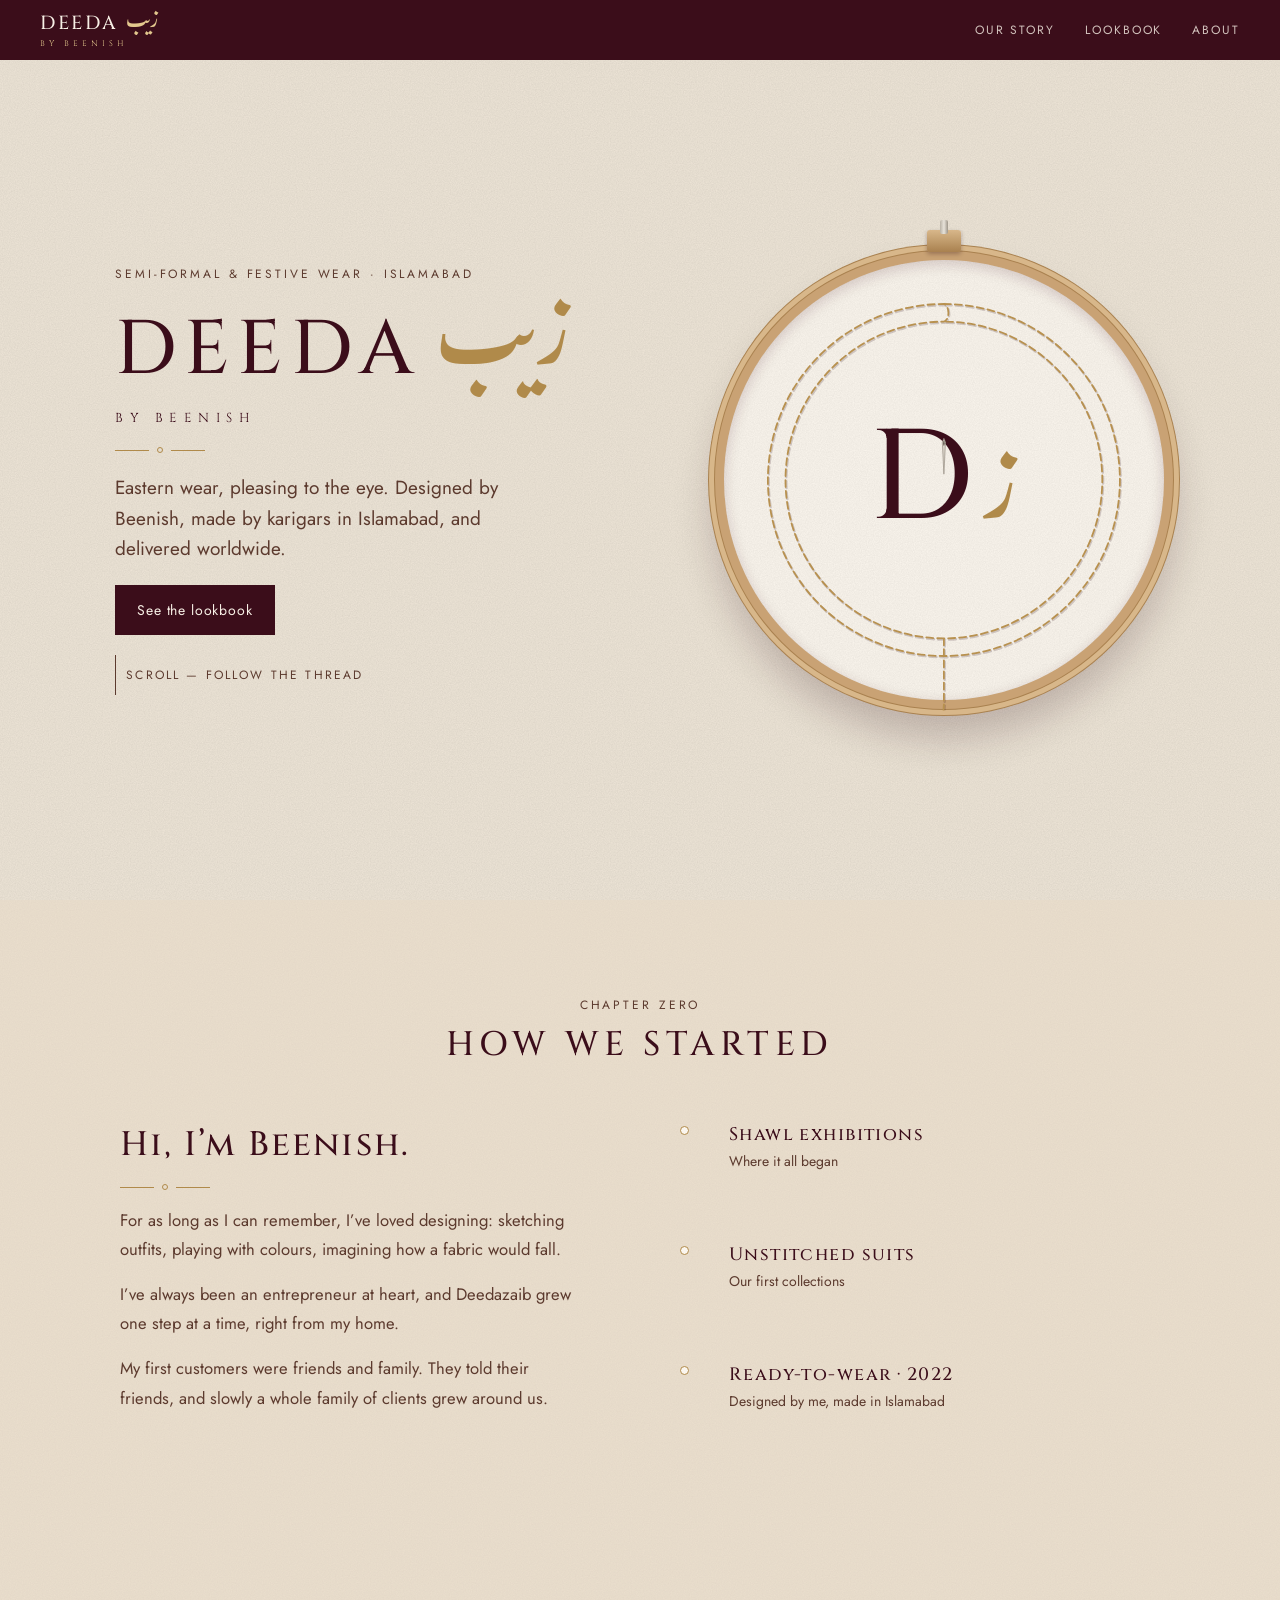
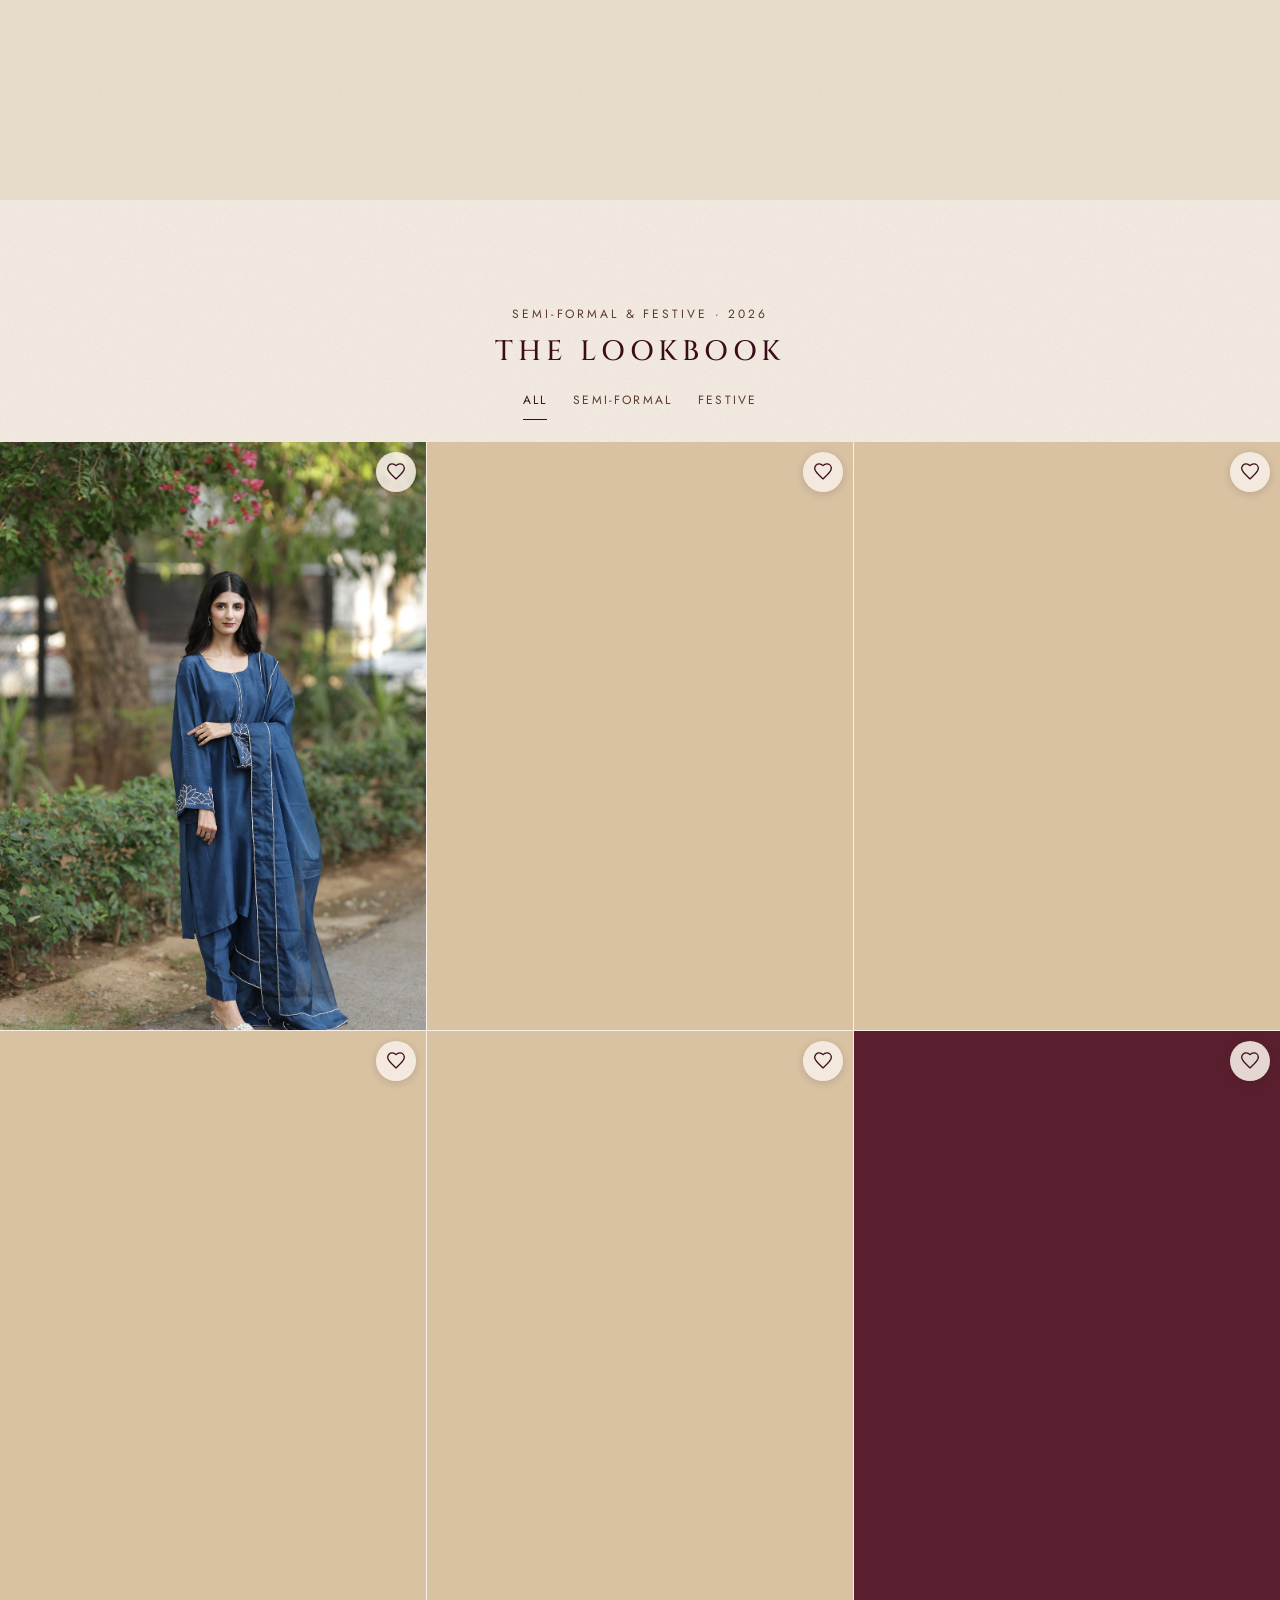
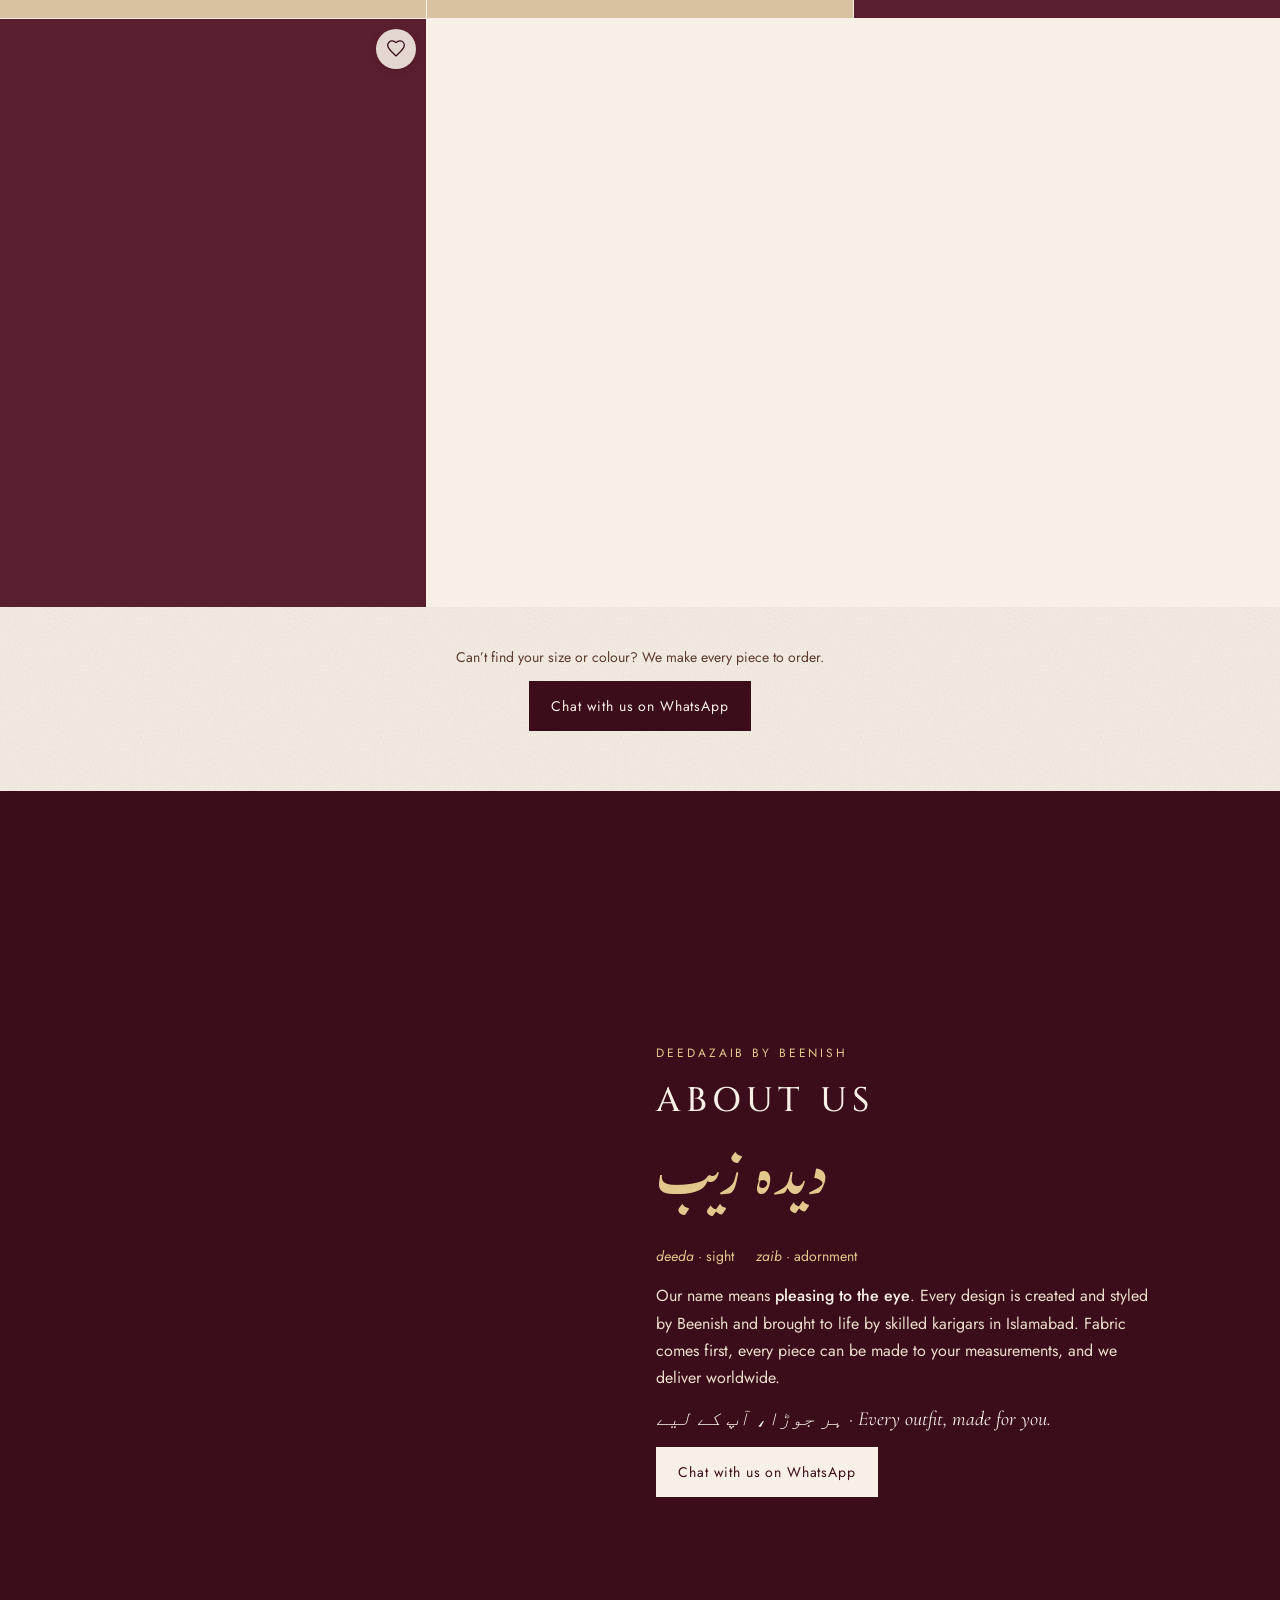
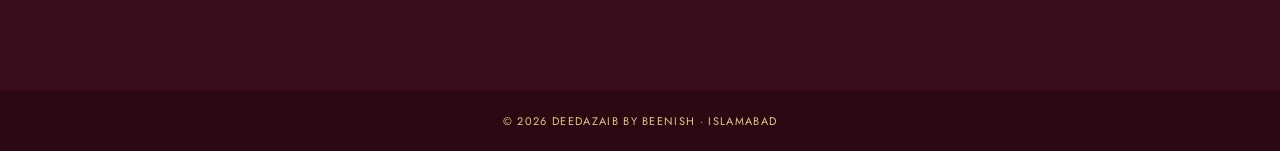
==== commit be558960: "Add favourites, shareable look links, embroidery zoom and phone captions - Heart any look; a bar sen" ====
--- a/index.html
+++ b/index.html
@@ -13,7 +13,7 @@
   <link rel="preconnect" href="https://fonts.googleapis.com">
   <link rel="preconnect" href="https://fonts.gstatic.com" crossorigin>
   <link href="https://fonts.googleapis.com/css2?family=Cinzel:wght@400;500;600&family=Gulzar&family=Jost:wght@400;500;600&family=Cormorant+Garamond:ital,wght@1,400;1,500&display=swap" rel="stylesheet">
-  <link rel="stylesheet" href="css/style.css?v=202611141931">
+  <link rel="stylesheet" href="css/style.css?v=202611141935">
 </head>
 <body>
   <a class="skip" href="#catalogue">Skip to the lookbook</a>
@@ -91,6 +91,7 @@
             <button data-filter="all" aria-pressed="true">ALL</button>
             <button data-filter="semi-formal" aria-pressed="false">SEMI-FORMAL</button>
             <button data-filter="festive" aria-pressed="false">FESTIVE</button>
+            <button data-filter="saved" aria-pressed="false" id="savedTab" hidden>♡ SAVED</button>
           </div>
         </div>
         <div class="grid" id="grid"></div>
@@ -121,6 +122,13 @@
 
   </div>
 
+  <!-- FAVOURITES BAR (appears once a look is saved) -->
+  <div class="favbar" id="favbar" hidden>
+    <button id="favList" aria-label="Show my favourites"><svg width="16" height="16" viewBox="0 0 24 24" fill="currentColor" aria-hidden="true"><path d="M12 20.3l-1.2-1.1C5.4 14.4 2 11.3 2 7.6 2 4.6 4.4 2.3 7.4 2.3c1.7 0 3.4.8 4.6 2.1 1.2-1.3 2.9-2.1 4.6-2.1 3 0 5.4 2.3 5.4 5.3 0 3.7-3.4 6.8-8.8 11.6z"/></svg><span id="favCount">0</span> <span id="favWord">favourites</span></button>
+    <a class="favsend" id="favSend" href="#" target="_blank" rel="noopener">Send on WhatsApp</a>
+    <button class="favclear" id="favClear" aria-label="Clear favourites"><svg width="14" height="14" viewBox="0 0 24 24" fill="none" stroke="currentColor" stroke-width="1.8" aria-hidden="true"><path d="M6 6l12 12M18 6L6 18"/></svg></button>
+  </div>
+
   <!-- PRODUCT VIEW (opens when a look is tapped) -->
   <div id="pv" role="dialog" aria-modal="true" aria-label="Look details">
     <div class="pv-wrap">
@@ -132,6 +140,7 @@
         <span class="pv-kick" id="pvKick"></span>
         <h2 class="pv-name" id="pvName"></h2>
         <span class="pv-price" id="pvPrice"></span>
+        <button class="pv-save" id="pvFav" aria-pressed="false"><svg width="18" height="18" viewBox="0 0 24 24" fill="none" stroke="currentColor" stroke-width="1.6" stroke-linejoin="round" aria-hidden="true"><path d="M12 20.3l-1.2-1.1C5.4 14.4 2 11.3 2 7.6 2 4.6 4.4 2.3 7.4 2.3c1.7 0 3.4.8 4.6 2.1 1.2-1.3 2.9-2.1 4.6-2.1 3 0 5.4 2.3 5.4 5.3 0 3.7-3.4 6.8-8.8 11.6z"/></svg><span id="pvFavText">SAVE TO FAVOURITES</span></button>
         <div class="pv-row"><span>MADE TO ORDER</span><span id="pvTime"></span></div>
         <div class="pv-row"><span>FABRIC</span><span id="pvFabric"></span></div>
         <div class="pv-row"><span>SIZE</span>
@@ -152,7 +161,7 @@
     </div>
   </div>
 
-  <script src="js/config.js?v=202611141931"></script>
-  <script src="js/main.js?v=202611141931"></script>
+  <script src="js/config.js?v=202611141935"></script>
+  <script src="js/main.js?v=202611141935"></script>
 </body>
 </html>
--- a/css/style.css
+++ b/css/style.css
@@ -81,14 +81,14 @@
 .shot{position:absolute; inset:0; display:flex; align-items:flex-end; justify-content:center; transition:transform 1.2s cubic-bezier(.2,.7,.2,1)}
 .shot::before{content:""; position:absolute; inset:0; background-image:var(--noise); background-size:240px; opacity:.12; mix-blend-mode:multiply}
 .shot svg{position:relative; width:64%; height:auto; margin-bottom:9%}
-.tile:hover .shot,.tile:focus-visible .shot{transform:scale(1.04)}
+.tile:hover .shot,.tile:focus-within .shot{transform:scale(1.04)}
 .tile .cap{position:absolute; left:0; right:0; bottom:0; background:rgba(248,240,230,.95); color:var(--ink); padding:12px 14px; display:flex; justify-content:space-between; align-items:baseline; gap:8px;
   font-size:13px; transform:translateY(100%); transition:transform .45s cubic-bezier(.2,.7,.2,1); text-align:left}
 .tile .cap b{font-family:Cinzel,serif; font-weight:500; letter-spacing:.12em; font-size:12px}
-.tile:hover .cap,.tile:focus-visible .cap{transform:none}
-@media (hover:none){ .tile .cap{display:none} }
+.tile:hover .cap,.tile:focus-within .cap{transform:none}
+@media (hover:none){ .tile .cap{transform:none; flex-direction:column; align-items:flex-start; gap:2px; padding:9px 11px; font-size:11.5px; background:rgba(248,240,230,.92)} .tile .cap b{font-size:10.5px; letter-spacing:.1em} }
 .tile .tag{position:absolute; top:12px; left:12px; z-index:2; font-size:10px; letter-spacing:.2em; padding:4px 8px; background:var(--cream); color:var(--ink)}
-.tile:focus-visible{outline:2px solid var(--ink); outline-offset:-4px}
+.tile-open:focus-visible{outline:2px solid var(--ink); outline-offset:-4px}
 .lb-foot{padding:40px 16px 60px; text-align:center; display:flex; flex-direction:column; align-items:center; gap:14px; color:var(--sub); font-size:14px}
 
 /* product view */
@@ -157,7 +157,7 @@
 
 /* hover: the second photo fades in */
 .shot img.alt{opacity:0; transition:opacity .6s ease}
-.tile:hover .shot img.alt,.tile:focus-visible .shot img.alt{opacity:1}
+.tile:hover .shot img.alt,.tile:focus-within .shot img.alt{opacity:1}
 @media (hover:none){ .shot img.alt{display:none} }
 .shot img{object-position:center 22%}
 
@@ -236,3 +236,34 @@
 .hoop.tied .d,.hoop.tied .z{opacity:1; transform:none; filter:none}
 @media (prefers-reduced-motion: reduce){ .hoop .d,.hoop .z{transition:none} }
 
+
+/* ---------- lookbook tiles: open button + favourite heart ---------- */
+.tile-open{position:absolute; inset:0; display:block; width:100%; border:0; padding:0; margin:0; background:none; color:inherit; font:inherit; cursor:pointer; overflow:hidden}
+.fav{position:absolute; top:10px; right:10px; z-index:3; width:40px; height:40px; border-radius:50%; border:0; background:rgba(248,240,230,.88); color:var(--maroon); display:flex; align-items:center; justify-content:center; cursor:pointer; box-shadow:0 2px 8px rgba(42,9,18,.15); transition:transform .2s ease}
+.fav:hover{transform:scale(1.08)}
+.fav[aria-pressed="true"] svg,.pv-save[aria-pressed="true"] svg{fill:currentColor; animation:pop .35s ease}
+@keyframes pop{0%{transform:scale(1)}45%{transform:scale(1.3)}100%{transform:scale(1)}}
+.fav:focus-visible,.pv-save:focus-visible{outline:2px solid var(--ink); outline-offset:2px}
+.tabs button[hidden]{display:none}
+.pv-save{align-self:flex-start; display:inline-flex; align-items:center; gap:8px; min-height:40px; padding:0; border:0; background:none; color:var(--ink); font-family:inherit; font-size:11px; letter-spacing:.2em; cursor:pointer}
+
+/* favourites bar */
+.favbar{position:fixed; left:50%; bottom:16px; transform:translateX(-50%); z-index:13; display:flex; align-items:center; gap:6px; padding:6px 6px 6px 16px; background:var(--maroon); color:var(--cream); border-radius:999px; box-shadow:0 10px 30px rgba(42,9,18,.35); font-size:13px; white-space:nowrap; animation:barIn .4s cubic-bezier(.2,.7,.2,1)}
+.favbar[hidden]{display:none}
+@keyframes barIn{from{opacity:0; transform:translate(-50%,20px)}to{opacity:1; transform:translate(-50%,0)}}
+.favbar button{background:none; border:0; color:inherit; font:inherit; cursor:pointer; min-height:40px; display:inline-flex; align-items:center; gap:7px}
+.favbar #favList svg{color:var(--champagne)}
+.favsend{background:var(--cream); color:var(--maroon); text-decoration:none; padding:0 16px; height:38px; display:inline-flex; align-items:center; border-radius:999px; font-size:12px; letter-spacing:.08em; margin-left:6px}
+.favclear{width:38px; justify-content:center; opacity:.75}
+body.pv-open .favbar{display:none}
+
+/* zoom into the embroidery */
+.slide{overflow:hidden; cursor:zoom-in}
+.slide img{transition:transform .35s ease}
+.slide.zoomed{cursor:zoom-out}
+.slide.zoomed img{transform:scale(2.6); object-fit:cover}
+.gal.zooming{overflow:hidden; touch-action:none}
+.zoom-hint{position:absolute; left:14px; bottom:14px; z-index:3; display:inline-flex; align-items:center; gap:6px; background:rgba(248,240,230,.92); color:var(--ink); font-size:11px; letter-spacing:.06em; padding:6px 10px; border-radius:999px; pointer-events:none; animation:hintOut 1s ease 4s forwards}
+@keyframes hintOut{to{opacity:0}}
+@media (max-width:860px){ .zoom-hint{bottom:auto; top:14px} }
+@media (prefers-reduced-motion: reduce){ .fav[aria-pressed="true"] svg,.pv-save[aria-pressed="true"] svg,.favbar{animation:none} .slide img{transition:none} }
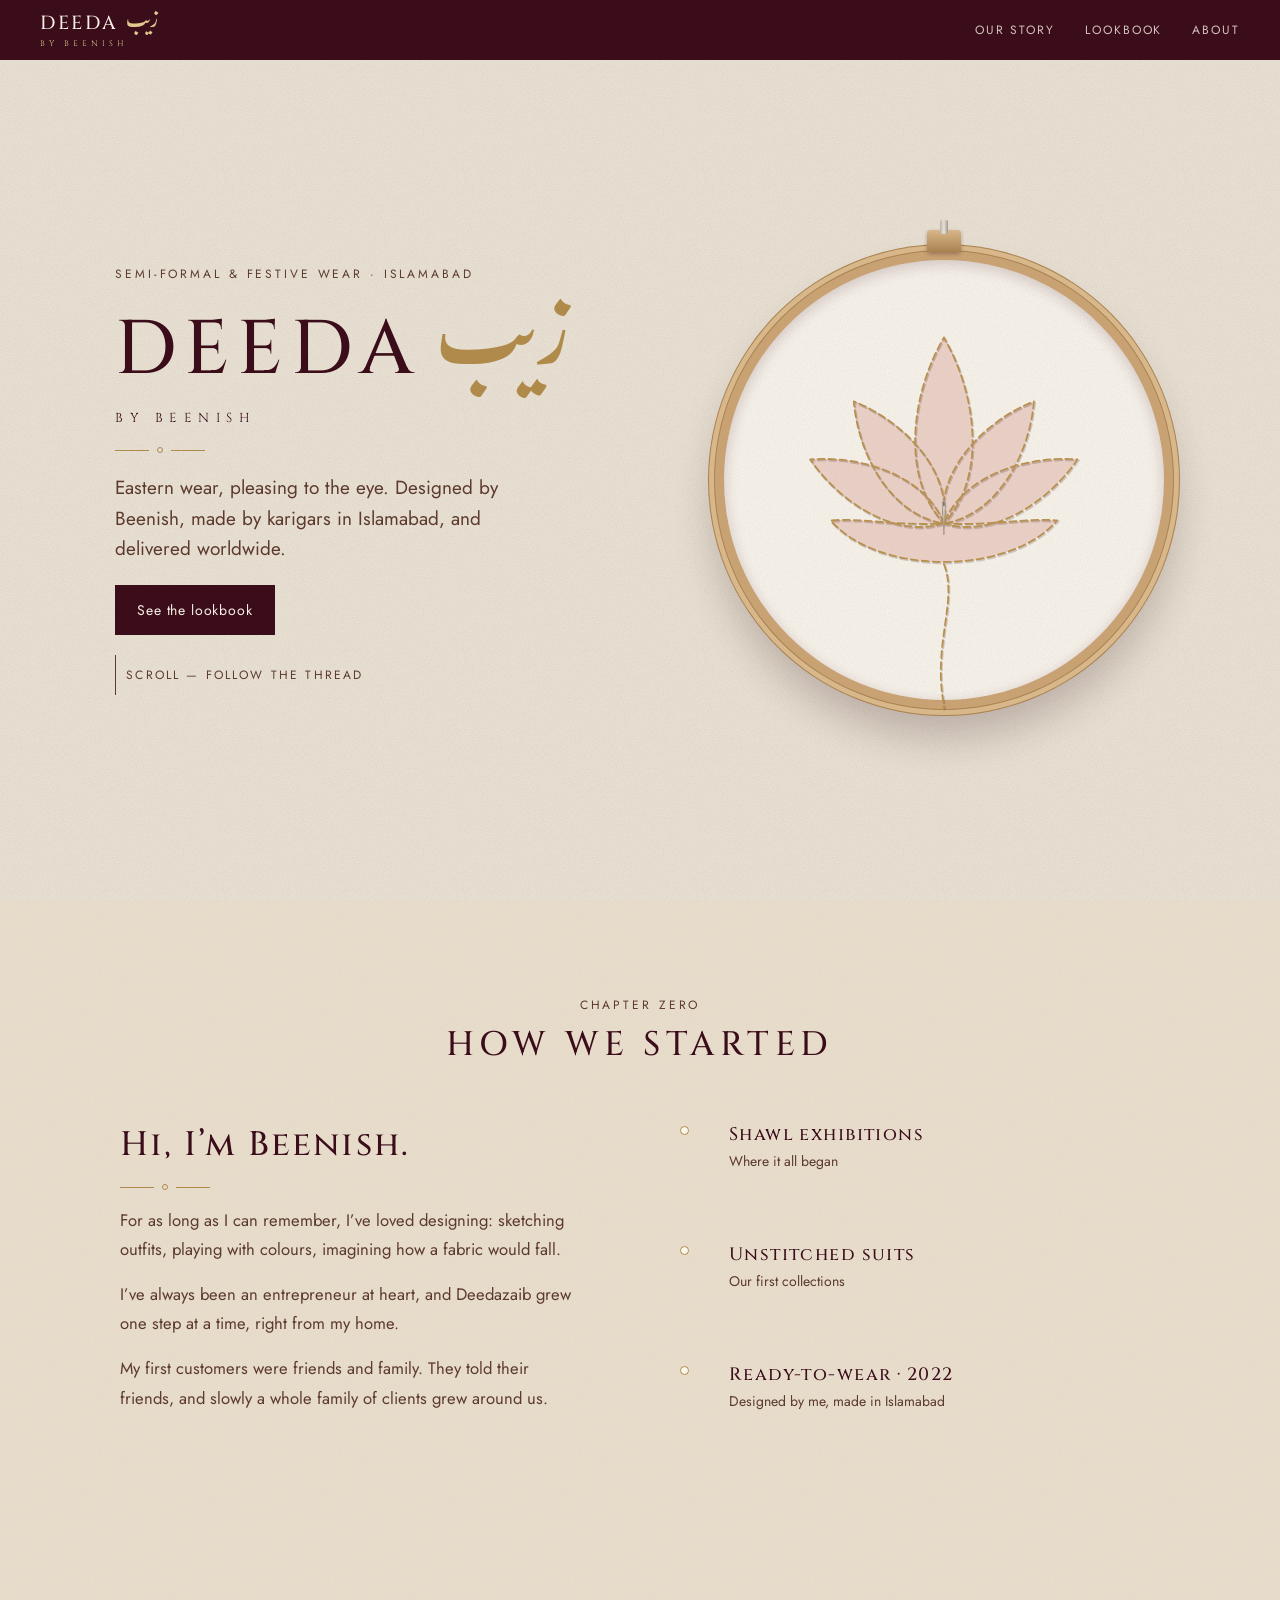
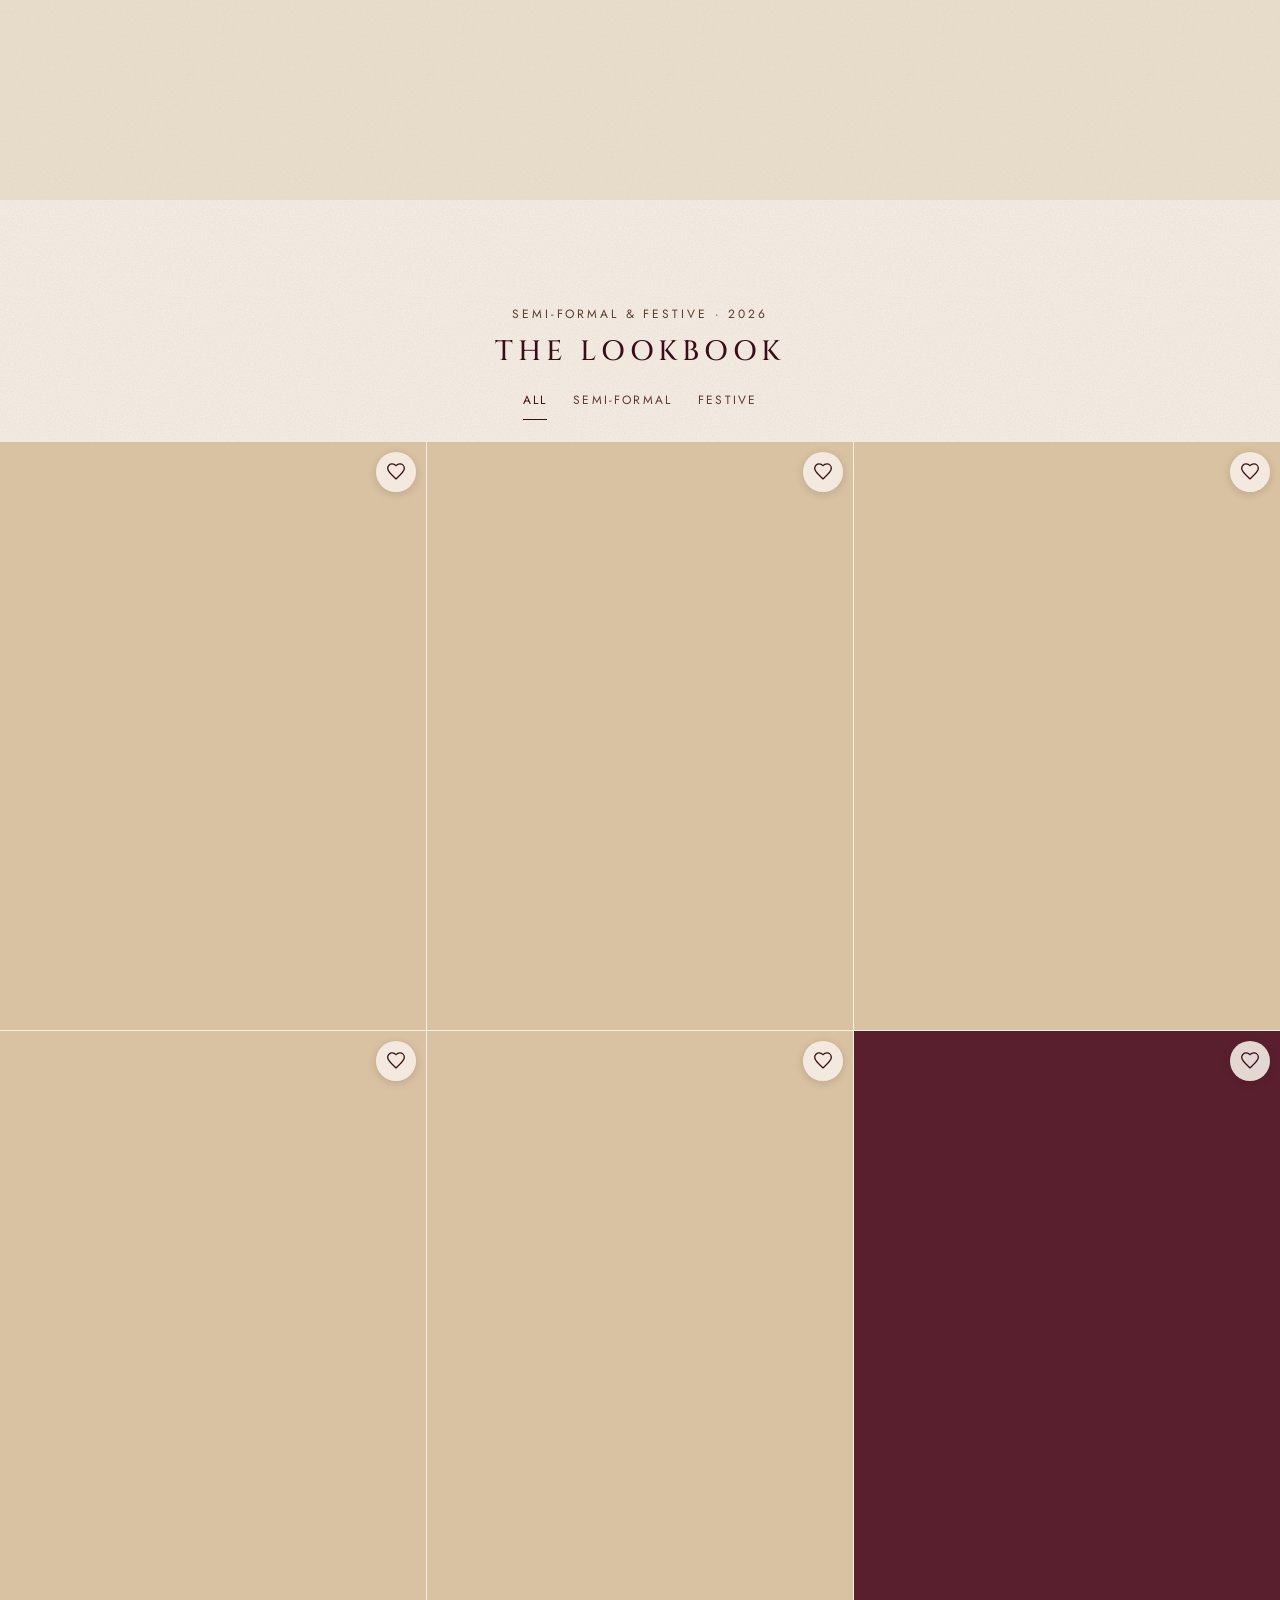
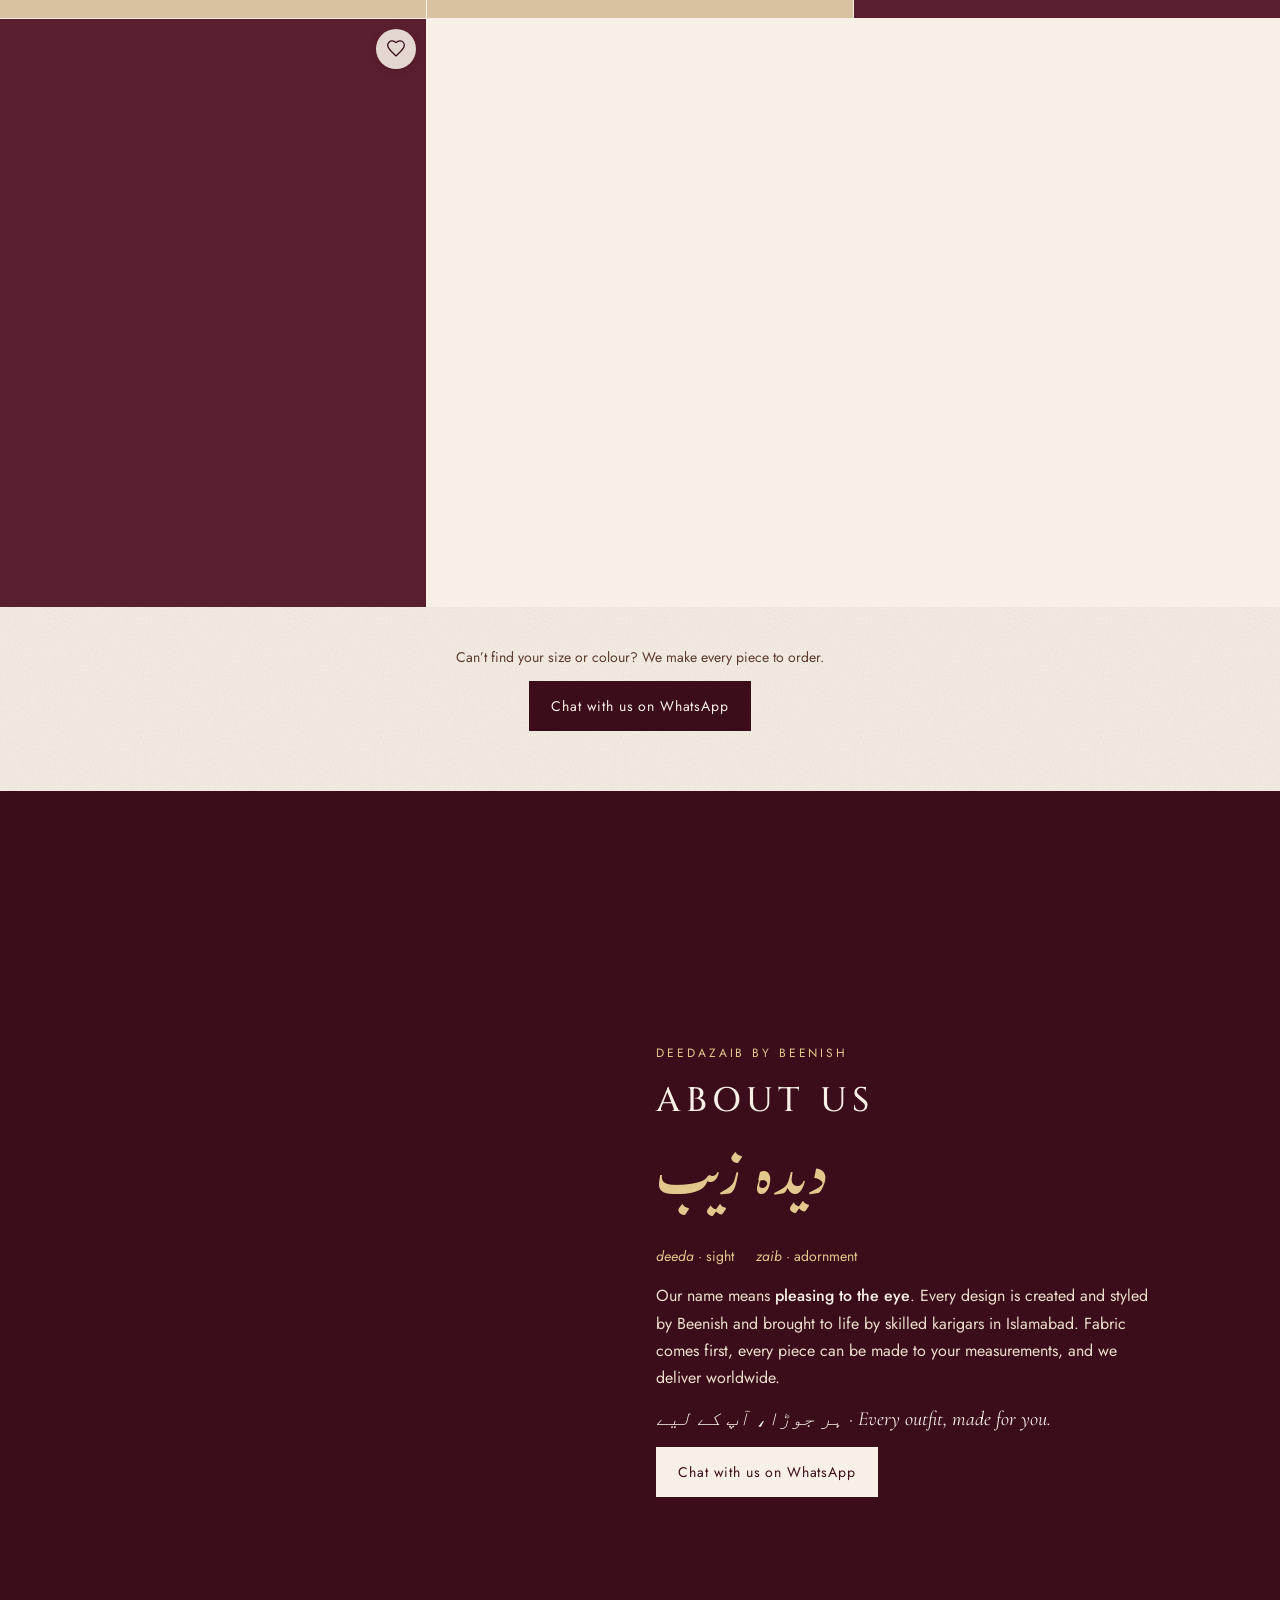
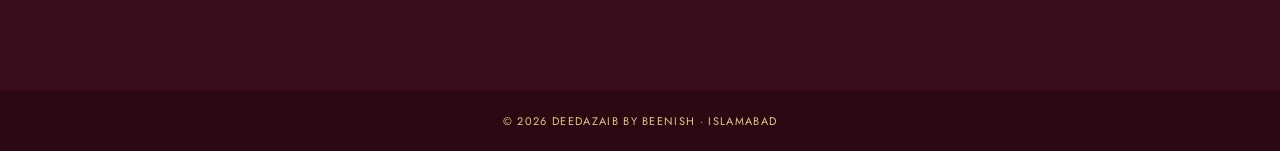
==== commit 5cc84986: "Stitch a lotus in the hoop instead of the monogram Co-Authored-By: Claude Opus 5.5 <noreply@anthropi" ====
--- a/index.html
+++ b/index.html
@@ -13,7 +13,7 @@
   <link rel="preconnect" href="https://fonts.googleapis.com">
   <link rel="preconnect" href="https://fonts.gstatic.com" crossorigin>
   <link href="https://fonts.googleapis.com/css2?family=Cinzel:wght@400;500;600&family=Gulzar&family=Jost:wght@400;500;600&family=Cormorant+Garamond:ital,wght@1,400;1,500&display=swap" rel="stylesheet">
-  <link rel="stylesheet" href="css/style.css?v=202611141935">
+  <link rel="stylesheet" href="css/style.css?v=202611141947">
 </head>
 <body>
   <a class="skip" href="#catalogue">Skip to the lookbook</a>
@@ -35,6 +35,7 @@
       <!-- the gold thread, drawn by js/main.js -->
       <svg id="thread" aria-hidden="true" focusable="false">
         <defs><mask id="threadMask" maskUnits="userSpaceOnUse"><path id="threadMaskPath" fill="none" stroke="#fff" stroke-width="10" stroke-linecap="round" stroke-linejoin="round" style="stroke-dasharray:0 1"/></mask></defs>
+        <path id="hoopFill" fill="#D9A79A" stroke="none"/>
         <g mask="url(#threadMask)">
           <path id="threadShade" fill="none" stroke="rgba(42,9,18,.18)" stroke-width="2.4" stroke-linecap="round" transform="translate(0.8 1.2)" stroke-dasharray="7 4"/>
           <path id="threadLine" fill="none" stroke="#B8914F" stroke-width="1.8" stroke-linecap="round" stroke-linejoin="round" stroke-dasharray="7 4"/>
@@ -57,7 +58,7 @@
           </div>
           <div class="scroll-cue" aria-hidden="true"><span></span>SCROLL — FOLLOW THE THREAD</div>
         </div>
-        <div class="hoop-wrap" aria-hidden="true"><div class="hoop" id="hoop"><i class="clasp"></i><span class="d">D</span><span class="z" lang="ur">ز</span></div></div>
+        <div class="hoop-wrap" aria-hidden="true"><div class="hoop" id="hoop"><i class="clasp"></i></div></div>
       </section>
 
       <!-- 2 · HOW WE STARTED -->
@@ -161,7 +162,7 @@
     </div>
   </div>
 
-  <script src="js/config.js?v=202611141935"></script>
-  <script src="js/main.js?v=202611141935"></script>
+  <script src="js/config.js?v=202611141947"></script>
+  <script src="js/main.js?v=202611141947"></script>
 </body>
 </html>
--- a/css/style.css
+++ b/css/style.css
@@ -228,13 +228,6 @@
 }
 
 
-/* the hoop monogram fades in once the rings are stitched, like the one in About */
-.hoop .d{font-family:Cinzel,serif; font-weight:500; font-size:calc(var(--hs) * .29); color:var(--maroon); position:relative; z-index:2}
-.hoop .z{font-family:Gulzar,serif; font-size:calc(var(--hs) * .22); color:#B08A4A; position:relative; z-index:2; top:calc(var(--hs) * .056)}
-.hoop .d,.hoop .z{opacity:0; transform:scale(.86); filter:blur(4px); transition:opacity 1.1s ease, transform 1.1s cubic-bezier(.2,.7,.2,1), filter 1.1s ease}
-.hoop .z{transition-delay:.25s}
-.hoop.tied .d,.hoop.tied .z{opacity:1; transform:none; filter:none}
-@media (prefers-reduced-motion: reduce){ .hoop .d,.hoop .z{transition:none} }
 
 
 /* ---------- lookbook tiles: open button + favourite heart ---------- */
@@ -267,3 +260,7 @@
 @keyframes hintOut{to{opacity:0}}
 @media (max-width:860px){ .zoom-hint{bottom:auto; top:14px} }
 @media (prefers-reduced-motion: reduce){ .fav[aria-pressed="true"] svg,.pv-save[aria-pressed="true"] svg,.favbar{animation:none} .slide img{transition:none} }
+
+/* the stitched lotus: its petals fill with a soft blush once the outline is done */
+#hoopFill{opacity:0; transition:opacity 1.4s ease}
+#thread.lotus-done #hoopFill{opacity:.45}
